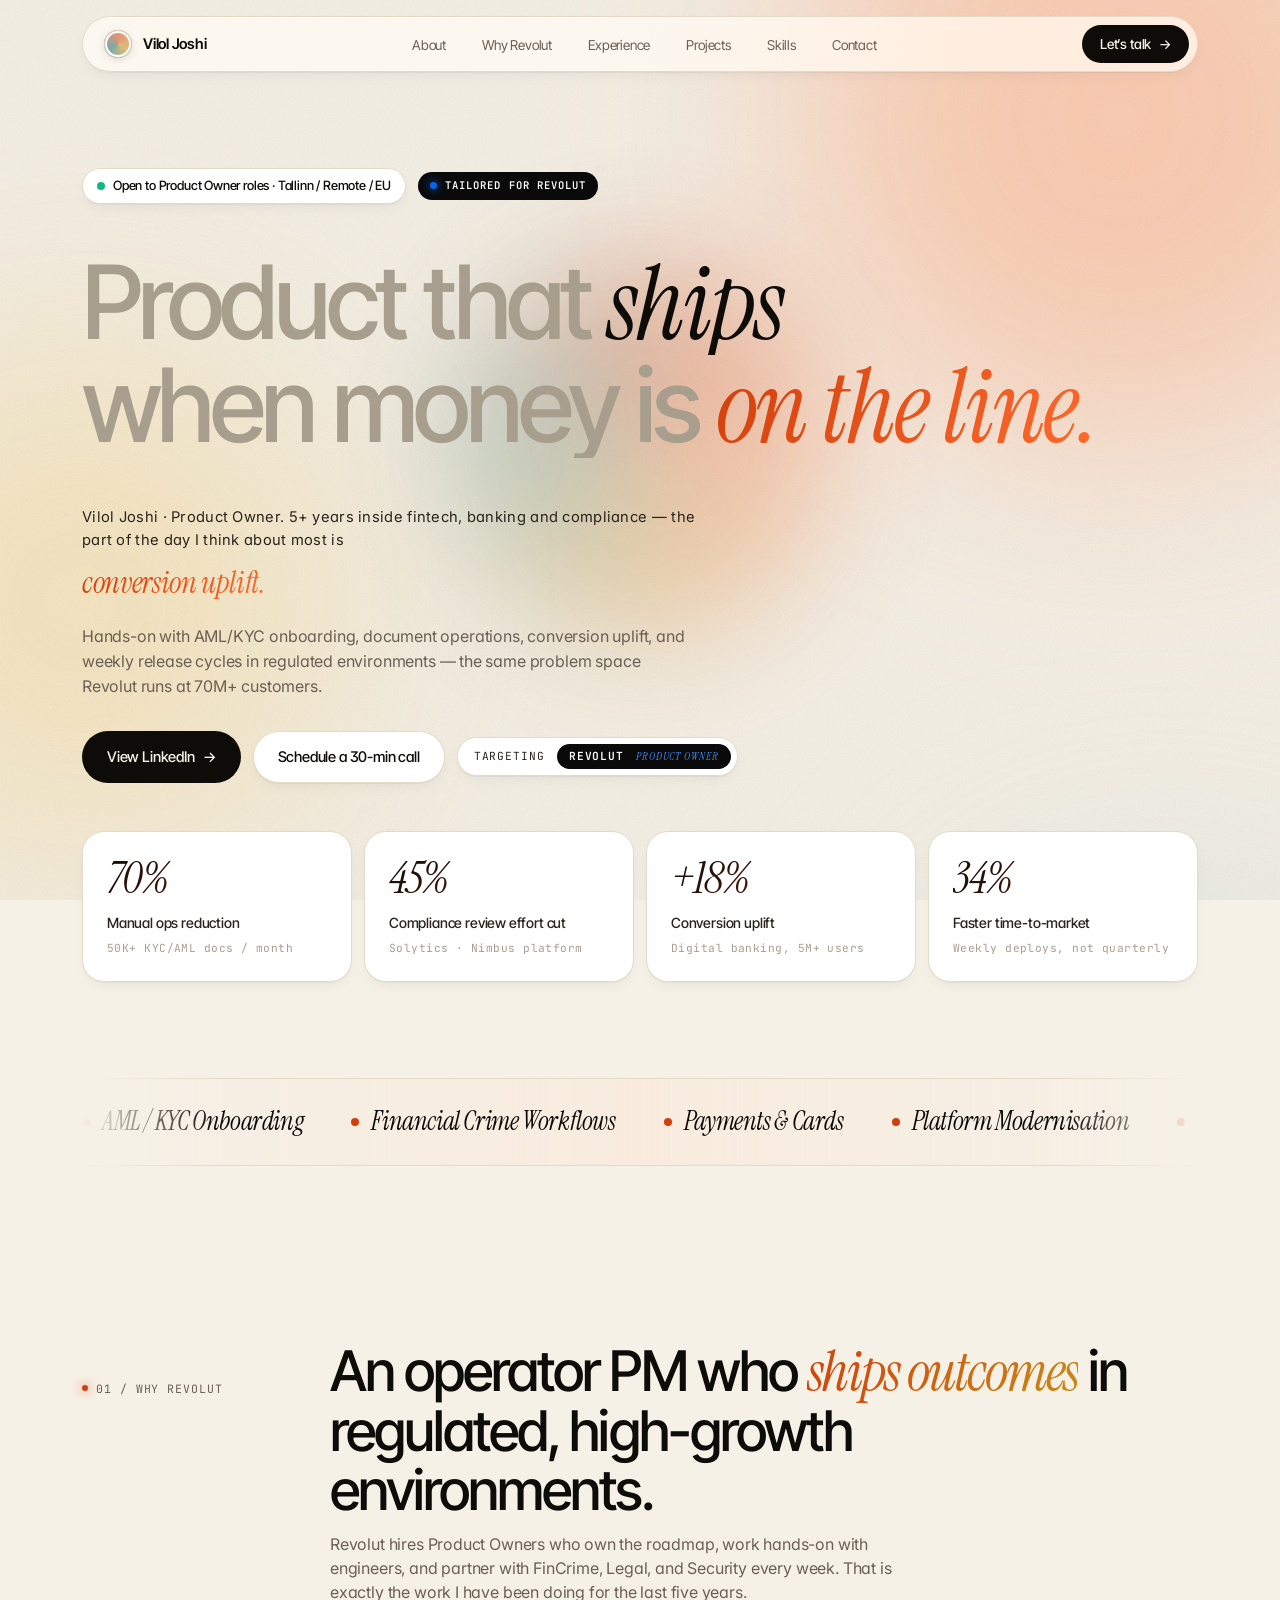
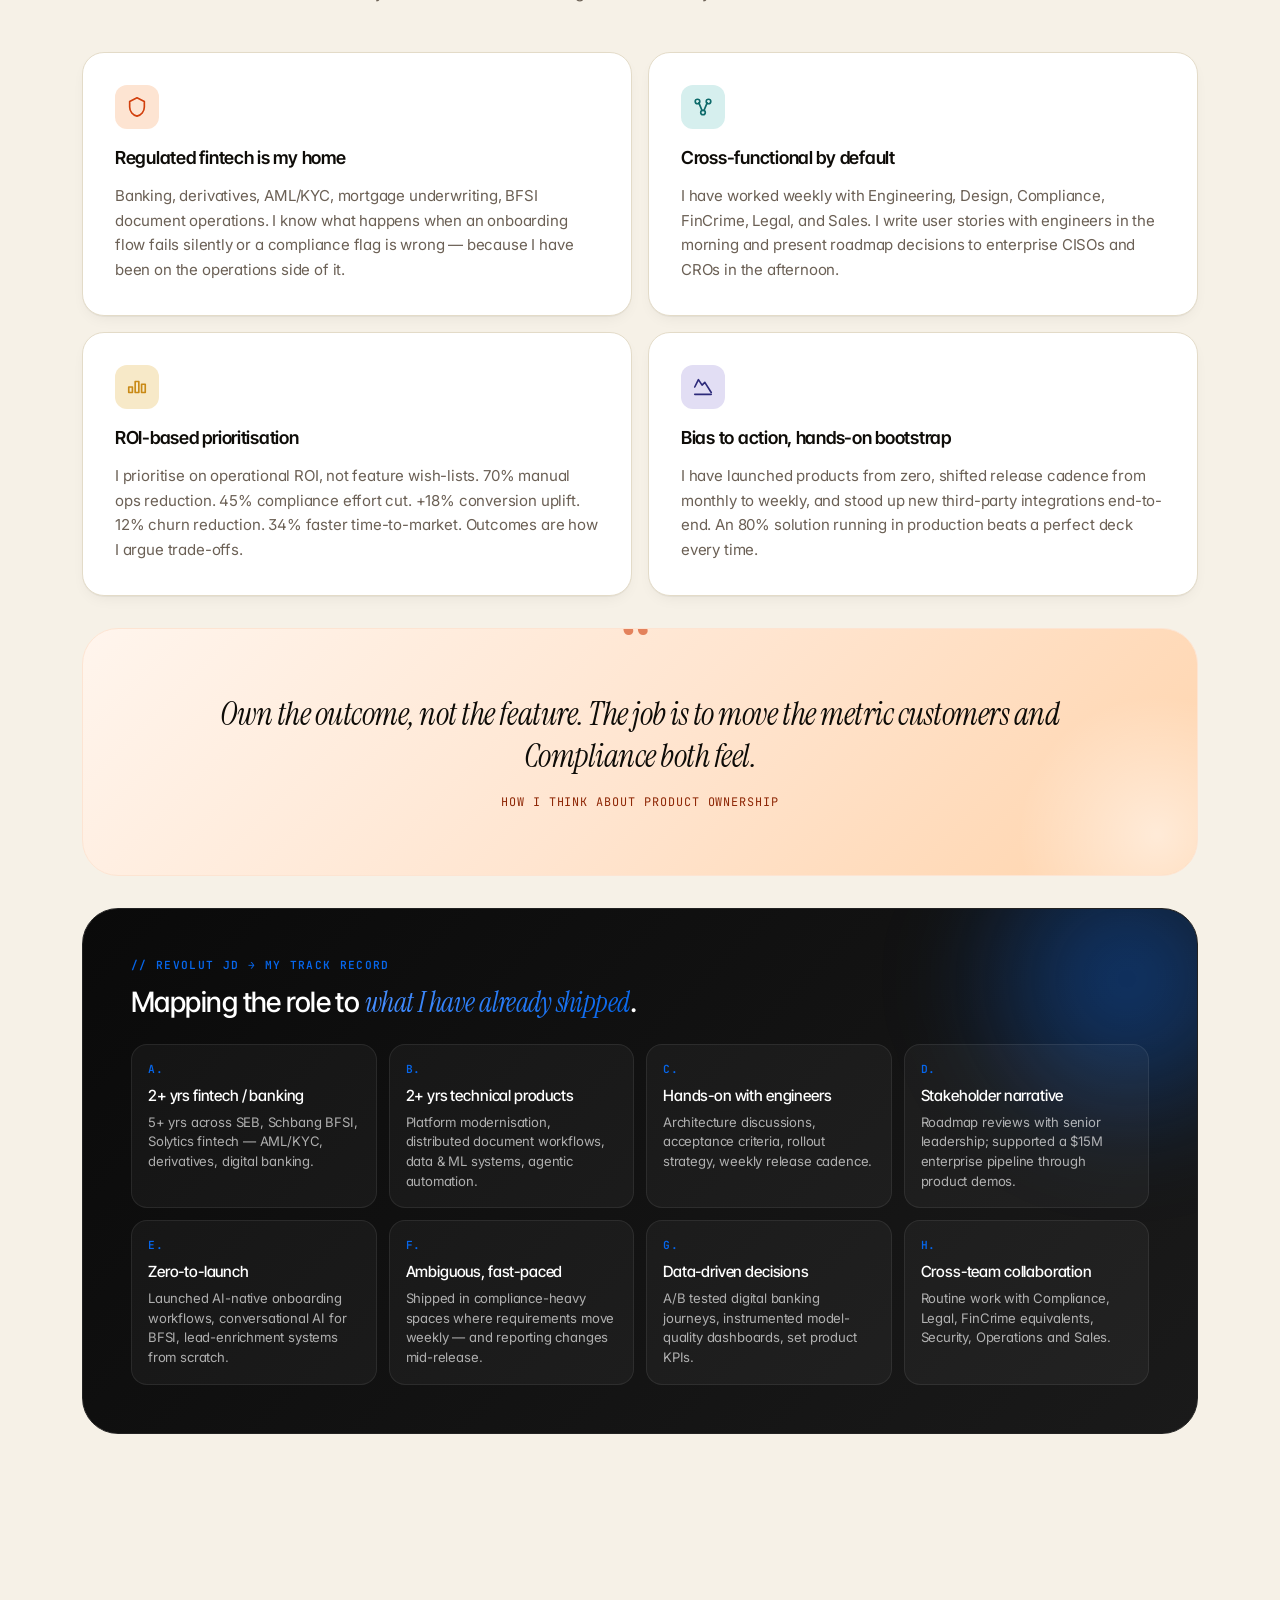
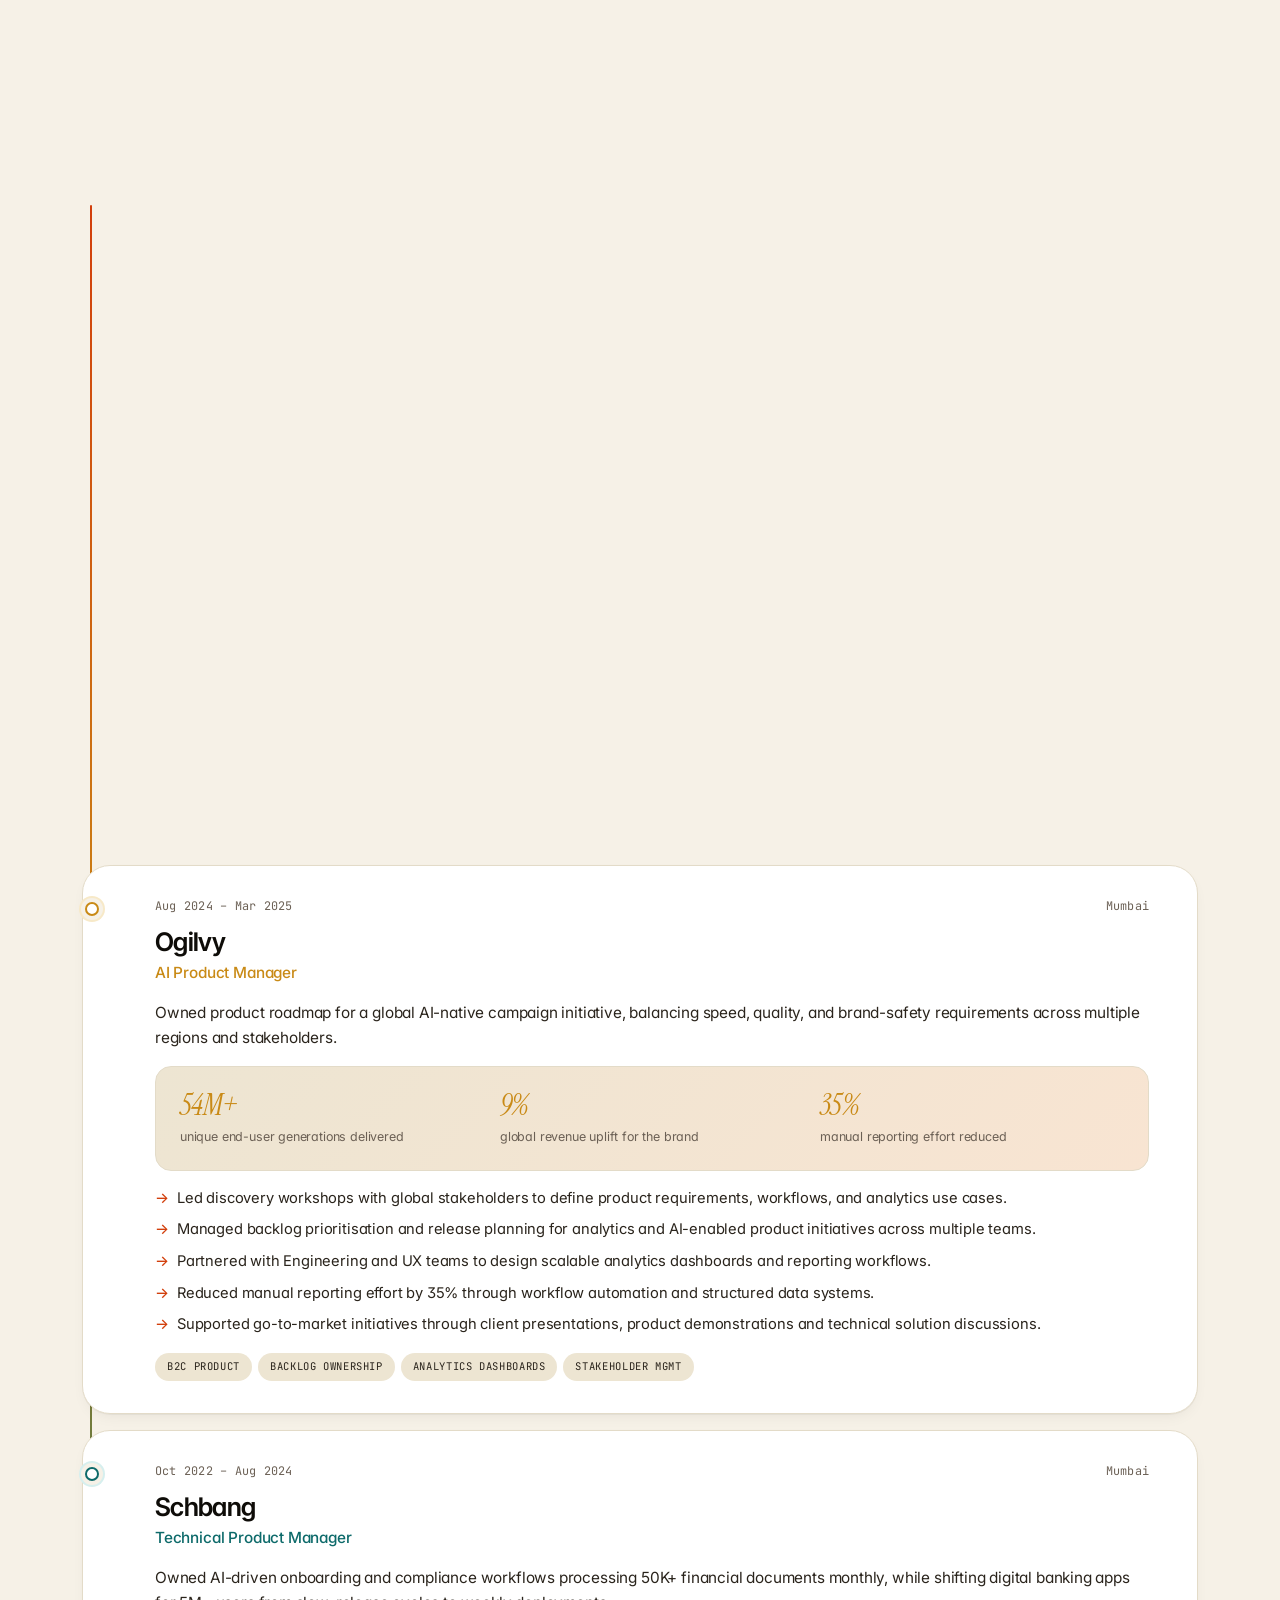
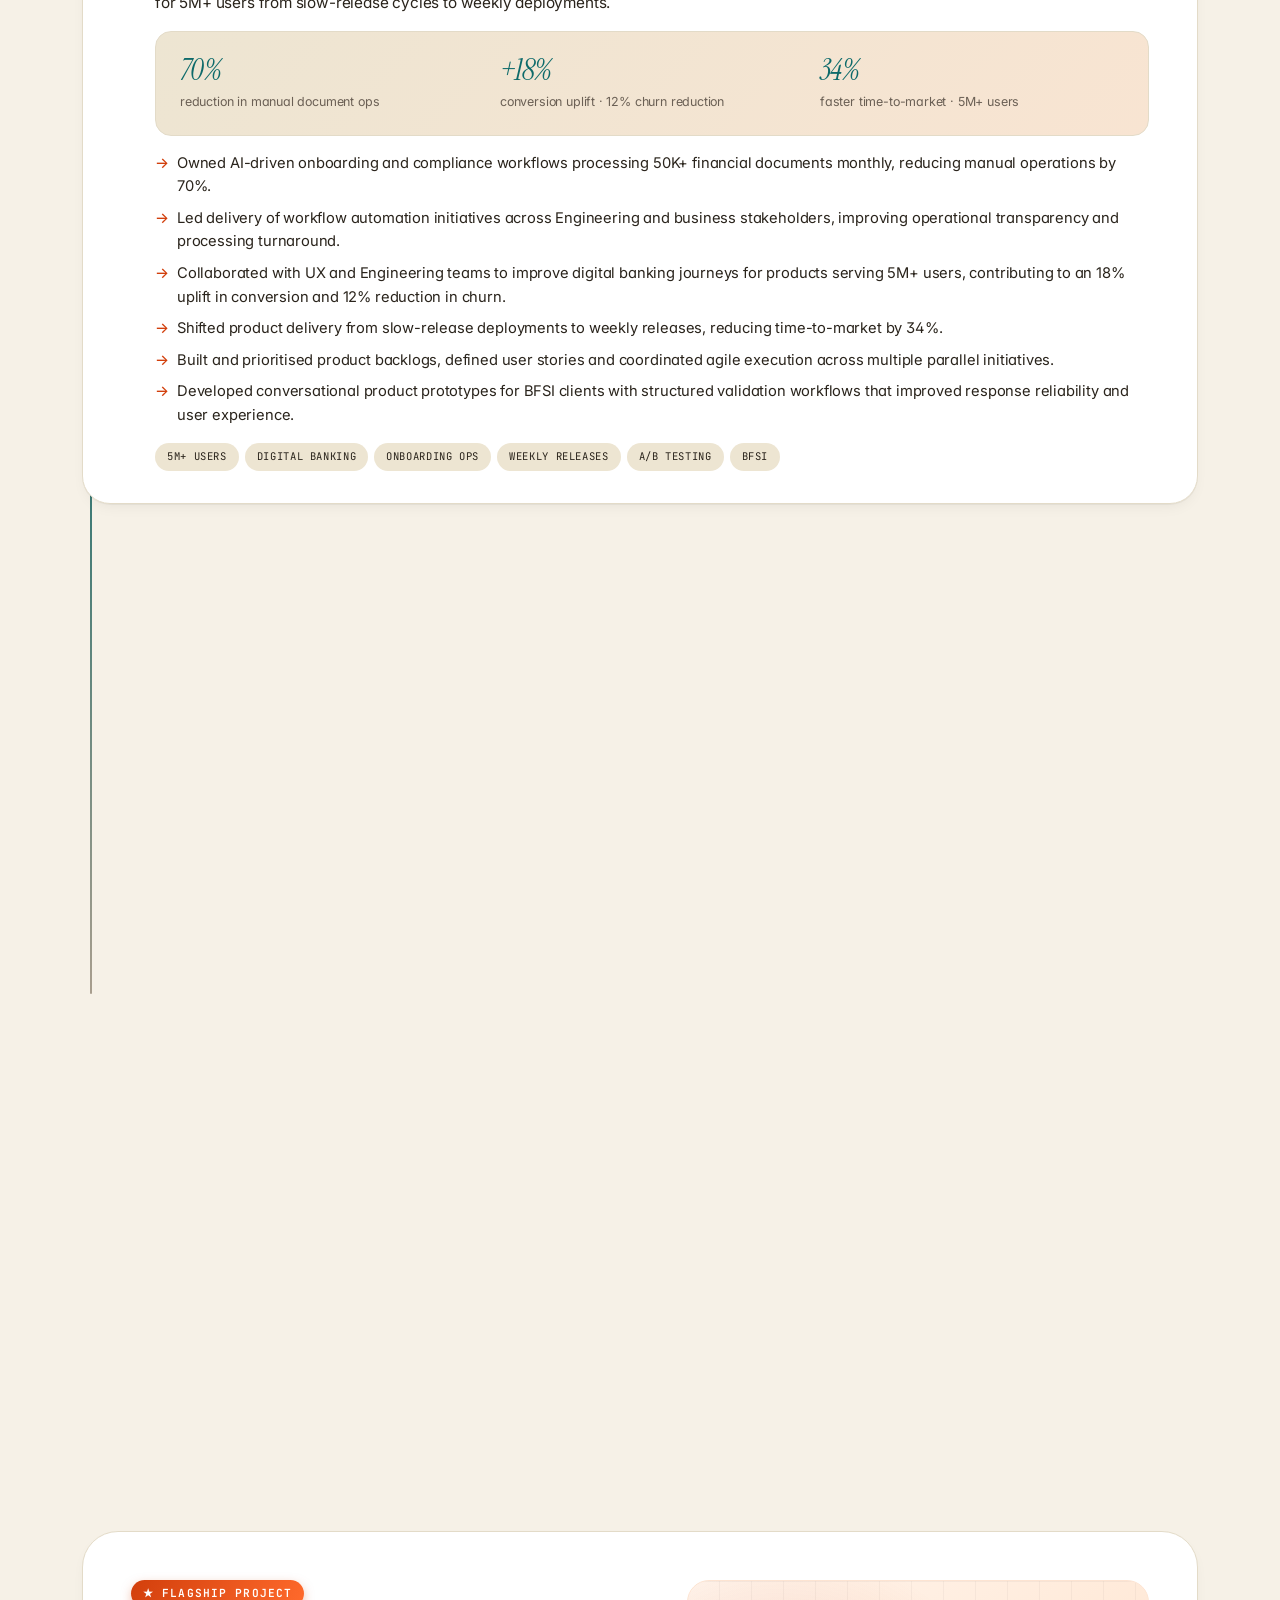
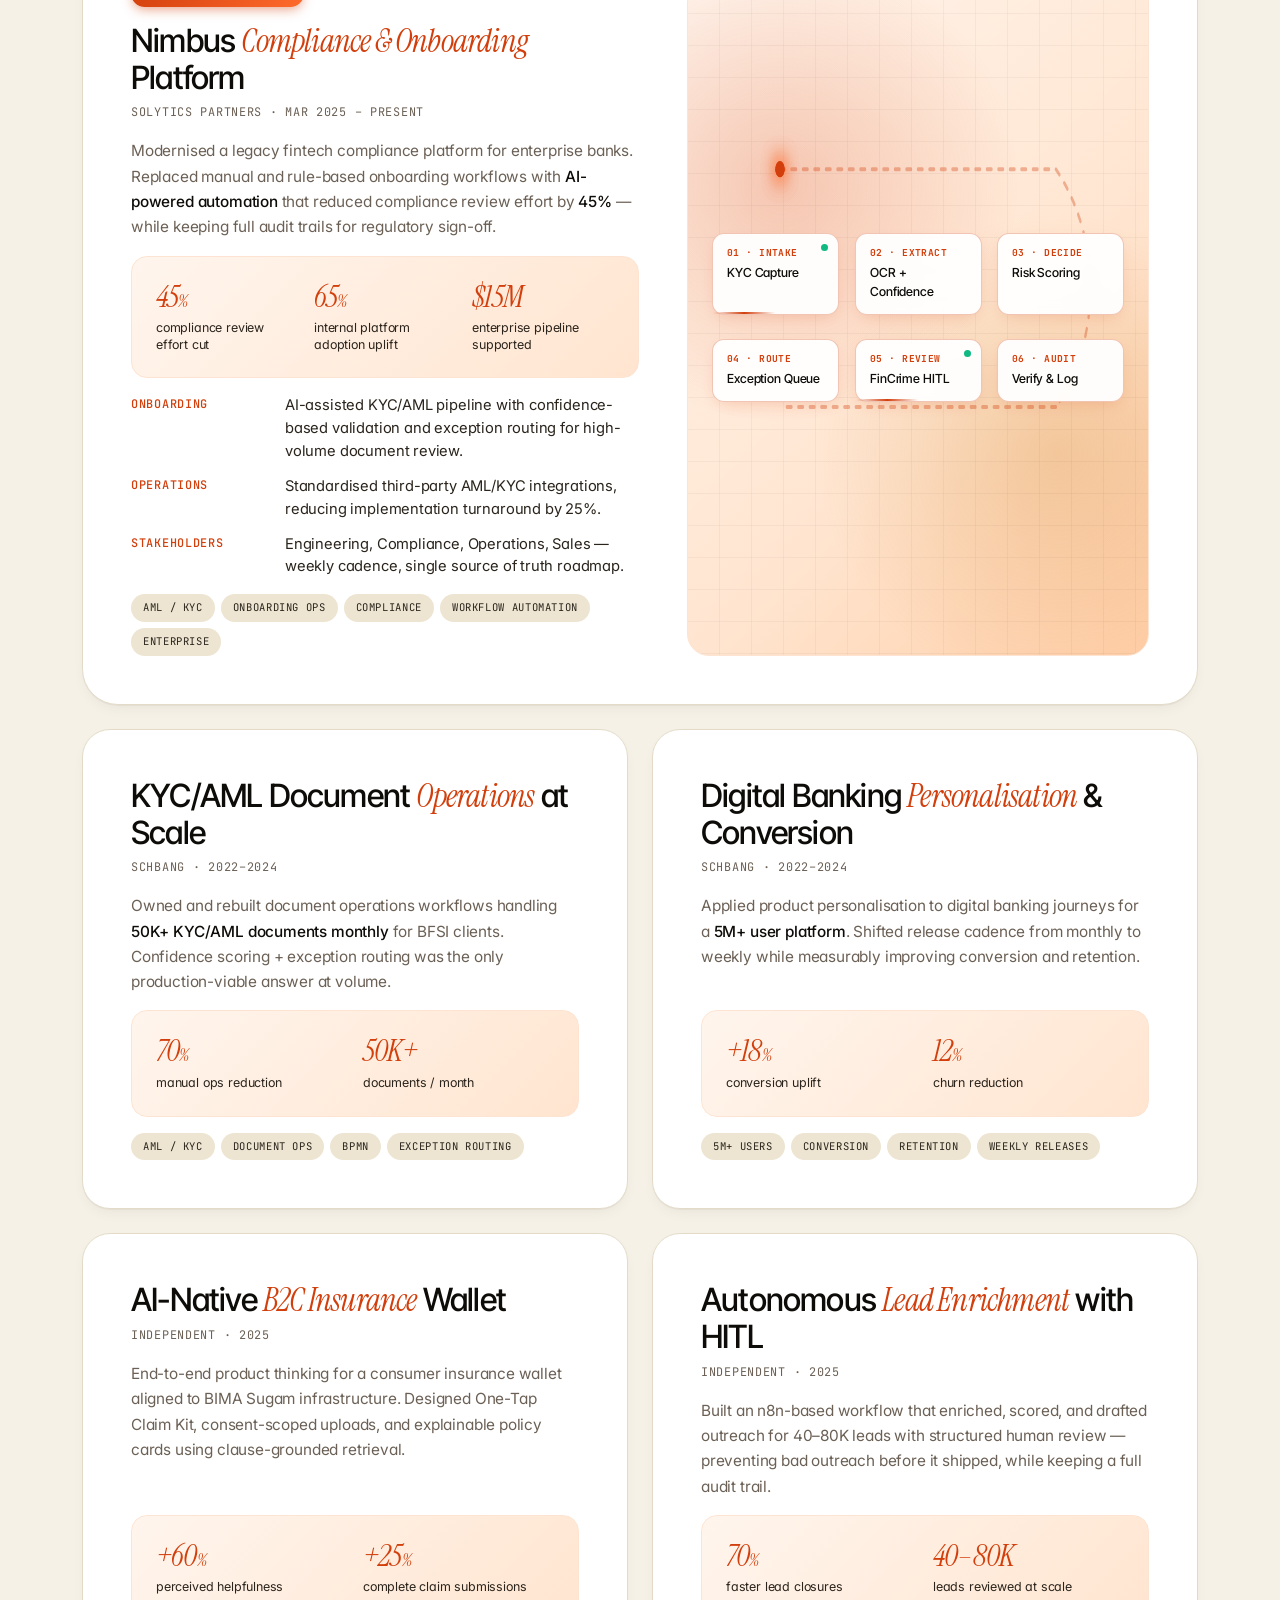
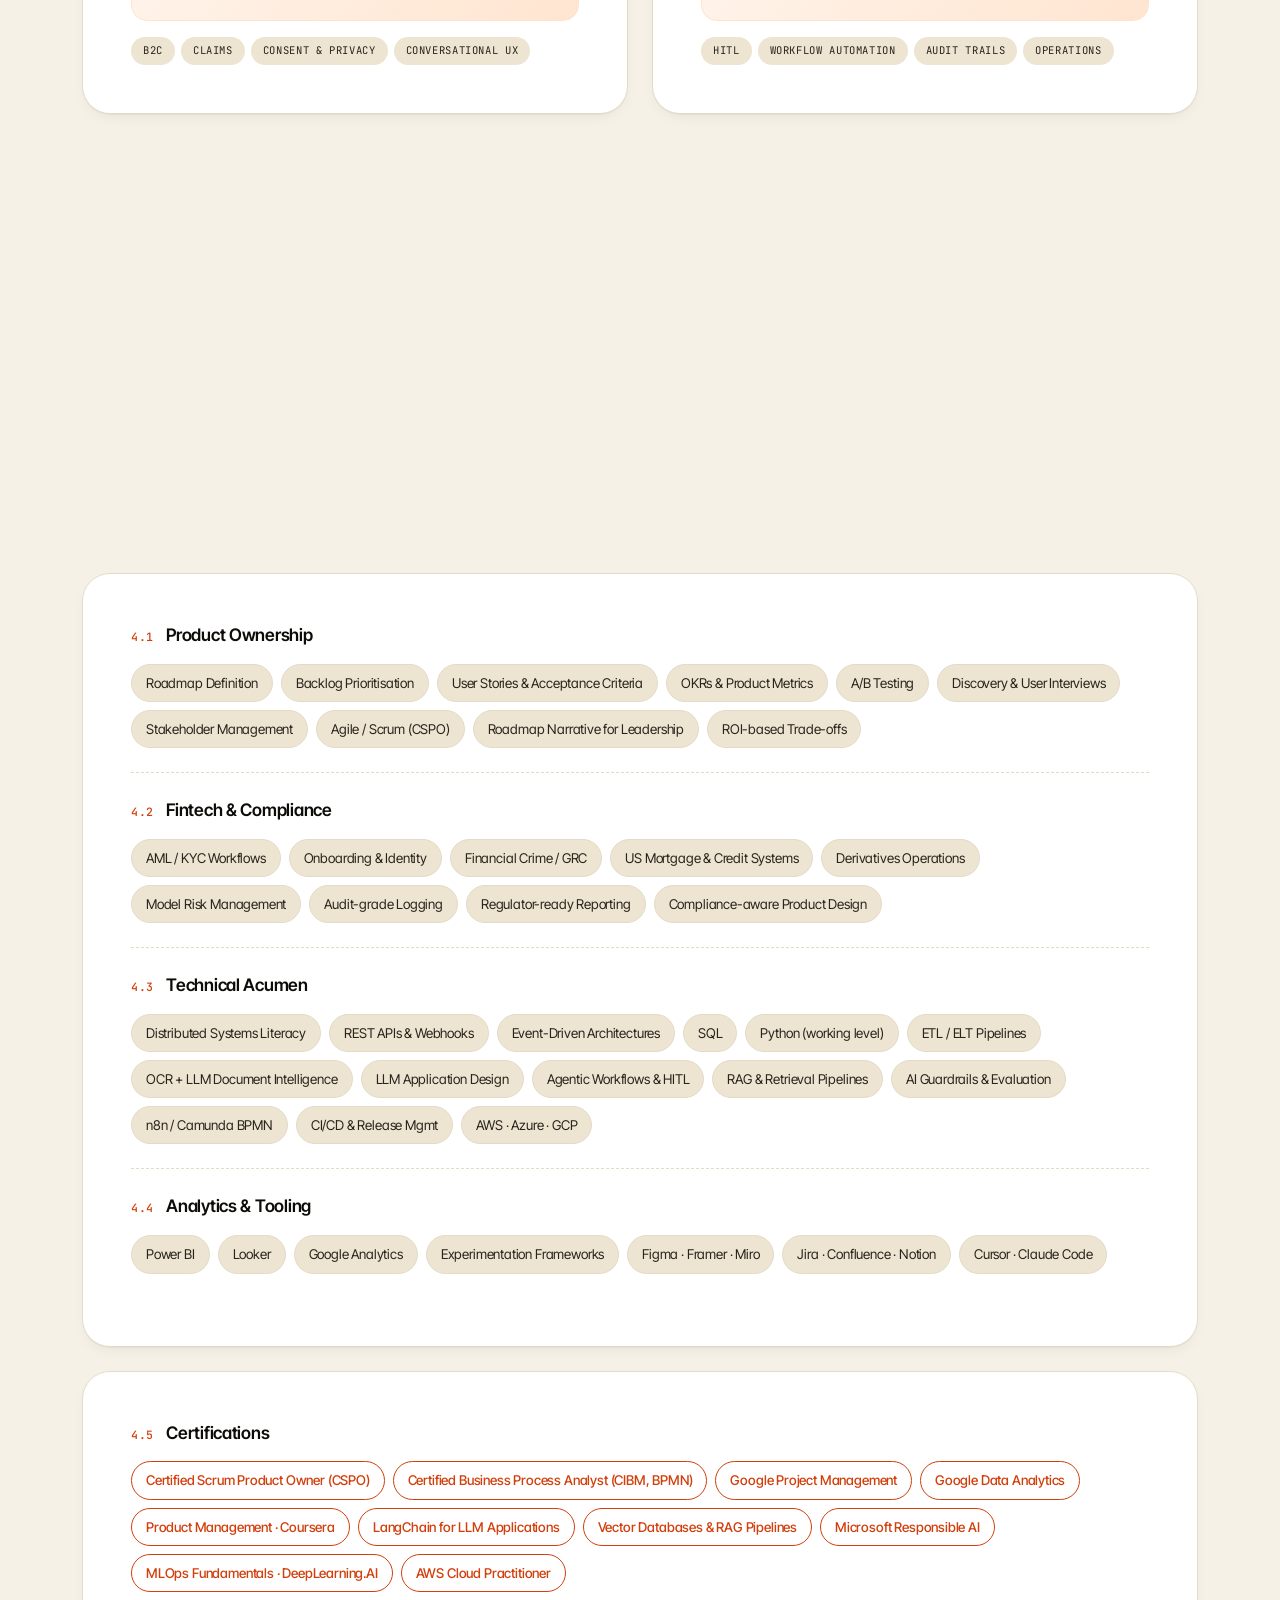
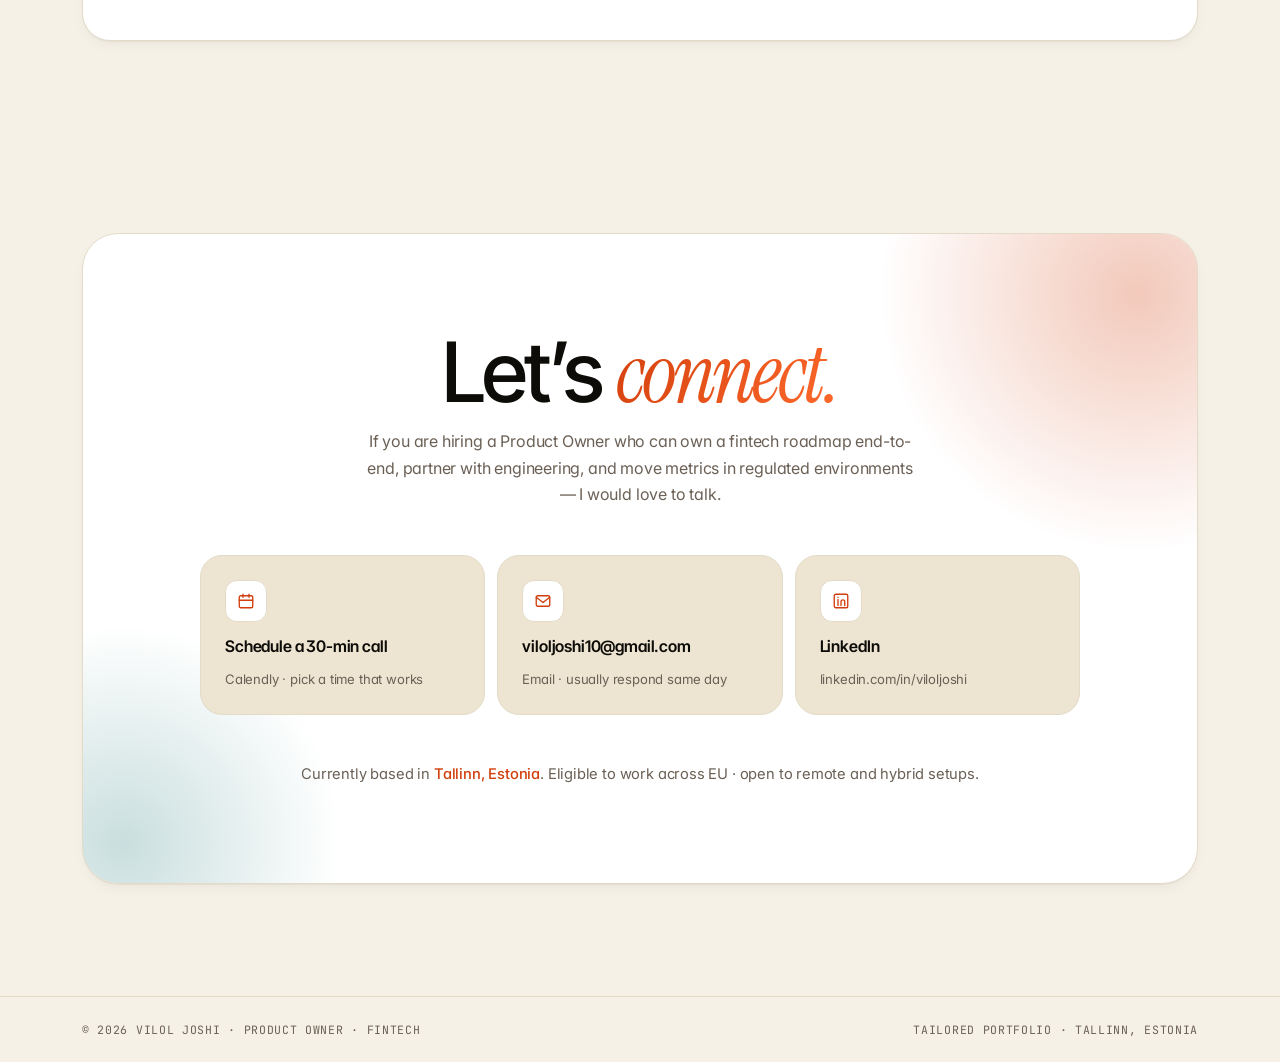
==== index.html @ 5210809f "feat: Revolut-tailored portfolio + EU-optimised CV - index.html: Product Owner / fintech / AML / KYC" ====
<!DOCTYPE html>
<html lang="en">
<head>
<meta charset="UTF-8">
<meta name="viewport" content="width=device-width, initial-scale=1.0">
<title>Vilol Joshi · Product Owner · Fintech / AML / KYC</title>
<meta name="description" content="Vilol Joshi — Product Owner with 5+ years building AI-powered fintech products across compliance, onboarding, AML/KYC, and digital banking. Tailored for Revolut.">
<link rel="preconnect" href="https://fonts.googleapis.com/">
<link rel="preconnect" href="https://fonts.gstatic.com/" crossorigin="">
<link href="https://fonts.googleapis.com/css2?family=Inter:wght@400;500;600;700&family=Inter+Tight:wght@400;500;600;700&family=Instrument+Serif:ital@0;1&family=JetBrains+Mono:wght@400;500;600&display=swap" rel="stylesheet">
<link rel="stylesheet" href="assets/styles.css">
</head>
<body>

<div class="scroll-bar" id="scrollBar" style="width: 0%;"></div>

<div class="atmos">
  <div class="blob b1"></div>
  <div class="blob b2"></div>
  <div class="blob b3"></div>
  <div class="blob b4"></div>
  <div class="blob cursor" id="cursorBlob"></div>
</div>
<div class="grain"></div>

<nav class="nav" id="nav">
  <div class="nav-inner">
    <a href="#top" class="nav-logo"><span class="nav-mark"></span>Vilol Joshi</a>
    <ul class="nav-links">
      <li><a href="#about">About</a></li>
      <li><a href="#why">Why Revolut</a></li>
      <li><a href="#experience">Experience</a></li>
      <li><a href="#projects">Projects</a></li>
      <li><a href="#skills">Skills</a></li>
      <li><a href="#contact">Contact</a></li>
    </ul>
    <a href="#contact" class="nav-cta"><span>Let&rsquo;s talk</span> <span>&rarr;</span></a>
  </div>
</nav>

<main id="top">

  <!-- HERO -->
  <section class="hero" id="about">
    <div class="hero-toprow">
      <span class="pill"><span class="pulse"></span>Open to Product Owner roles &middot; Tallinn / Remote / EU</span>
      <span class="rvlt-pill"><span class="rvlt-dot"></span>Tailored for Revolut</span>
    </div>

    <h1 class="hero-title">
      <span class="row"><span><span class="muted">Product that</span> <span class="em">ships</span></span></span>
      <span class="row"><span><span class="muted">when money is</span> <span class="accent">on the line.</span></span></span>
    </h1>

    <p class="hero-sub hero-inventory">
      <span class="inv-lead">Vilol Joshi &middot; Product Owner. 5+ years inside fintech, banking and compliance &mdash; the part of the day I think about most is</span>
      <span class="inv-list">
        <span class="inv-rotator" id="invRotator" style="min-width: 220px;"><span class="word in">AML/KYC at scale.</span></span>
      </span>
      <span class="inv-tail">Hands-on with AML/KYC onboarding, document operations, conversion uplift, and weekly release cycles in regulated environments &mdash; the same problem space Revolut runs at 70M+ customers.</span>
    </p>

    <div class="hero-actions">
      <a href="https://www.linkedin.com/in/viloljoshi" target="_blank" class="btn btn-primary" data-magnetic><span>View LinkedIn</span> <span class="arrow">&rarr;</span></a>
      <a href="https://calendly.com/joshivilol1011/exploring-opportunities" target="_blank" class="btn btn-ghost">Schedule a 30-min call</a>
      <span class="role-banner"><span>Targeting</span><span class="rb-tag">Revolut <em>Product Owner</em></span></span>
    </div>

    <div class="headline-metrics">
      <div class="hm">
        <div class="hm-num"><span data-count="70" data-suffix="%">0</span></div>
        <div class="hm-label">Manual ops reduction</div>
        <div class="hm-ctx">50K+ KYC/AML docs / month</div>
      </div>
      <div class="hm">
        <div class="hm-num"><span data-count="45" data-suffix="%">0</span></div>
        <div class="hm-label">Compliance review effort cut</div>
        <div class="hm-ctx">Solytics &middot; Nimbus platform</div>
      </div>
      <div class="hm">
        <div class="hm-num"><span data-count="18" data-prefix="+" data-suffix="%">0</span></div>
        <div class="hm-label">Conversion uplift</div>
        <div class="hm-ctx">Digital banking, 5M+ users</div>
      </div>
      <div class="hm">
        <div class="hm-num"><span data-count="34" data-suffix="%">0</span></div>
        <div class="hm-label">Faster time-to-market</div>
        <div class="hm-ctx">Weekly deploys, not quarterly</div>
      </div>
    </div>

    <div class="marquee-wrap">
      <div class="marquee">
        <div class="marquee-item"><span class="marquee-dot"></span>AML / KYC Onboarding</div>
        <div class="marquee-item"><span class="marquee-dot"></span>Financial Crime Workflows</div>
        <div class="marquee-item"><span class="marquee-dot"></span>Payments &amp; Cards</div>
        <div class="marquee-item"><span class="marquee-dot"></span>Platform Modernisation</div>
        <div class="marquee-item"><span class="marquee-dot"></span>Conversion &amp; Retention</div>
        <div class="marquee-item"><span class="marquee-dot"></span>AML / KYC Onboarding</div>
        <div class="marquee-item"><span class="marquee-dot"></span>Financial Crime Workflows</div>
        <div class="marquee-item"><span class="marquee-dot"></span>Payments &amp; Cards</div>
        <div class="marquee-item"><span class="marquee-dot"></span>Platform Modernisation</div>
        <div class="marquee-item"><span class="marquee-dot"></span>Conversion &amp; Retention</div>
      </div>
    </div>
  </section>

  <!-- WHY REVOLUT / WHY HIRE ME -->
  <section class="block" id="why">
    <div class="wrap">
      <div class="sec-head reveal">
        <span class="eyebrow">01 / Why Revolut</span>
        <div>
          <h2 class="sec-title">An operator PM who <span class="em">ships outcomes</span> in regulated, high-growth environments.</h2>
          <p class="sec-sub">Revolut hires Product Owners who own the roadmap, work hands-on with engineers, and partner with FinCrime, Legal, and Security every week. That is exactly the work I have been doing for the last five years.</p>
        </div>
      </div>

      <div class="why-grid">
        <article class="why-card reveal">
          <div class="why-icon"><svg viewBox="0 0 24 24" fill="none" stroke="currentColor" stroke-width="1.8" stroke-linecap="round" stroke-linejoin="round"><path d="M12 2l8 4v6c0 5-3.5 9-8 10-4.5-1-8-5-8-10V6z"/></svg></div>
          <h3 class="why-h">Regulated fintech is my home</h3>
          <p class="why-d">Banking, derivatives, AML/KYC, mortgage underwriting, BFSI document operations. I know what happens when an onboarding flow fails silently or a compliance flag is wrong &mdash; because I have been on the operations side of it.</p>
        </article>
        <article class="why-card reveal delay-1">
          <div class="why-icon"><svg viewBox="0 0 24 24" fill="none" stroke="currentColor" stroke-width="1.8" stroke-linecap="round" stroke-linejoin="round"><circle cx="6" cy="6" r="2.5"/><circle cx="18" cy="6" r="2.5"/><circle cx="12" cy="18" r="2.5"/><path d="M7.5 7.5L11 16M16.5 7.5L13 16"/></svg></div>
          <h3 class="why-h">Cross-functional by default</h3>
          <p class="why-d">I have worked weekly with Engineering, Design, Compliance, FinCrime, Legal, and Sales. I write user stories with engineers in the morning and present roadmap decisions to enterprise CISOs and CROs in the afternoon.</p>
        </article>
        <article class="why-card reveal delay-2">
          <div class="why-icon"><svg viewBox="0 0 24 24" fill="none" stroke="currentColor" stroke-width="1.8" stroke-linecap="round" stroke-linejoin="round"><path d="M3 18h4v-6H3zM10 18h4V6h-4zM17 18h4v-9h-4z"/></svg></div>
          <h3 class="why-h">ROI-based prioritisation</h3>
          <p class="why-d">I prioritise on operational ROI, not feature wish-lists. 70% manual ops reduction. 45% compliance effort cut. +18% conversion uplift. 12% churn reduction. 34% faster time-to-market. Outcomes are how I argue trade-offs.</p>
        </article>
        <article class="why-card reveal delay-3">
          <div class="why-icon"><svg viewBox="0 0 24 24" fill="none" stroke="currentColor" stroke-width="1.8" stroke-linecap="round" stroke-linejoin="round"><path d="M3 12l4-8 4 6 3-3 7 11"/><path d="M3 20h18"/></svg></div>
          <h3 class="why-h">Bias to action, hands-on bootstrap</h3>
          <p class="why-d">I have launched products from zero, shifted release cadence from monthly to weekly, and stood up new third-party integrations end-to-end. An 80% solution running in production beats a perfect deck every time.</p>
        </article>
      </div>

      <div class="quote-card reveal">
        <p>Own the outcome, not the feature. The job is to move the metric customers and Compliance both feel.</p>
        <div class="qsub">How I think about Product Ownership</div>
      </div>

      <!-- Revolut JD mapping -->
      <div class="target-card reveal">
        <div class="target-eyebrow">// Revolut JD &rarr; my track record</div>
        <h3 class="target-h">Mapping the role to <em>what I have already shipped</em>.</h3>
        <div class="target-grid">
          <div class="target-item">
            <div class="ti-num">A.</div>
            <div class="ti-h">2+ yrs fintech / banking</div>
            <div class="ti-d">5+ yrs across SEB, Schbang BFSI, Solytics fintech &mdash; AML/KYC, derivatives, digital banking.</div>
          </div>
          <div class="target-item">
            <div class="ti-num">B.</div>
            <div class="ti-h">2+ yrs technical products</div>
            <div class="ti-d">Platform modernisation, distributed document workflows, data &amp; ML systems, agentic automation.</div>
          </div>
          <div class="target-item">
            <div class="ti-num">C.</div>
            <div class="ti-h">Hands-on with engineers</div>
            <div class="ti-d">Architecture discussions, acceptance criteria, rollout strategy, weekly release cadence.</div>
          </div>
          <div class="target-item">
            <div class="ti-num">D.</div>
            <div class="ti-h">Stakeholder narrative</div>
            <div class="ti-d">Roadmap reviews with senior leadership; supported a $15M enterprise pipeline through product demos.</div>
          </div>
          <div class="target-item">
            <div class="ti-num">E.</div>
            <div class="ti-h">Zero-to-launch</div>
            <div class="ti-d">Launched AI-native onboarding workflows, conversational AI for BFSI, lead-enrichment systems from scratch.</div>
          </div>
          <div class="target-item">
            <div class="ti-num">F.</div>
            <div class="ti-h">Ambiguous, fast-paced</div>
            <div class="ti-d">Shipped in compliance-heavy spaces where requirements move weekly &mdash; and reporting changes mid-release.</div>
          </div>
          <div class="target-item">
            <div class="ti-num">G.</div>
            <div class="ti-h">Data-driven decisions</div>
            <div class="ti-d">A/B tested digital banking journeys, instrumented model-quality dashboards, set product KPIs.</div>
          </div>
          <div class="target-item">
            <div class="ti-num">H.</div>
            <div class="ti-h">Cross-team collaboration</div>
            <div class="ti-d">Routine work with Compliance, Legal, FinCrime equivalents, Security, Operations and Sales.</div>
          </div>
        </div>
      </div>

    </div>
  </section>

  <!-- EXPERIENCE -->
  <section class="block" id="experience">
    <div class="wrap">
      <div class="sec-head reveal">
        <span class="eyebrow">02 / Experience</span>
        <div>
          <h2 class="sec-title">Each role added a <span class="em">specific, compounding</span> capability.</h2>
        </div>
      </div>

      <div class="exp-list">

        <article class="exp reveal">
          <div class="exp-meta">
            <span>Mar 2025 &ndash; Feb 2026</span>
            <span class="exp-current">Current</span>
            <span class="exp-loc">Berlin &amp; Mumbai</span>
          </div>
          <h3 class="exp-company">Solytics Partners</h3>
          <div class="exp-role">Technical AI Product Manager &middot; Nimbus Platform Modernization</div>
          <p class="exp-desc">Owned the modernisation roadmap for a fintech compliance platform serving enterprise banks, replacing manual rule-based workflows with AI-powered automation that reduced compliance review effort by 45%.</p>
          <div class="exp-metrics">
            <div><div class="em-num">45%</div><div class="em-label">compliance review effort cut</div></div>
            <div><div class="em-num">65%</div><div class="em-label">internal platform adoption uplift</div></div>
            <div><div class="em-num">$15M</div><div class="em-label">enterprise pipeline supported</div></div>
          </div>
          <ul class="exp-bullets">
            <li>Led cross-functional execution across Engineering, Operations and Compliance teams to improve AML/KYC onboarding workflows and operational scalability.</li>
            <li>Defined and launched AI-assisted document processing workflows that accelerated enterprise onboarding and reduced operational rework cycles via confidence-based validation.</li>
            <li>Partnered with engineers on product requirements, architecture decisions and rollout strategy for high-volume financial document workflows.</li>
            <li>Standardised third-party AML/KYC API integrations, cutting integration turnaround time by 25%.</li>
            <li>Drove adoption of modular AI-enabled workflow tools for KYC and underwriting, increasing internal platform usage by 65%.</li>
            <li>Presented product demos and solution strategies to enterprise stakeholders, contributing to a $15M+ sales pipeline.</li>
          </ul>
          <div class="exp-tags">
            <span class="tag">AML / KYC</span>
            <span class="tag">Onboarding</span>
            <span class="tag">Compliance Workflows</span>
            <span class="tag">Roadmap Ownership</span>
            <span class="tag">Stakeholder Mgmt</span>
            <span class="tag">Enterprise Sales Support</span>
          </div>
        </article>

        <article class="exp reveal">
          <div class="exp-meta">
            <span>Aug 2024 &ndash; Mar 2025</span>
            <span class="exp-loc">Mumbai</span>
          </div>
          <h3 class="exp-company">Ogilvy</h3>
          <div class="exp-role">AI Product Manager</div>
          <p class="exp-desc">Owned product roadmap for a global AI-native campaign initiative, balancing speed, quality, and brand-safety requirements across multiple regions and stakeholders.</p>
          <div class="exp-metrics">
            <div><div class="em-num">54M+</div><div class="em-label">unique end-user generations delivered</div></div>
            <div><div class="em-num">9%</div><div class="em-label">global revenue uplift for the brand</div></div>
            <div><div class="em-num">35%</div><div class="em-label">manual reporting effort reduced</div></div>
          </div>
          <ul class="exp-bullets">
            <li>Led discovery workshops with global stakeholders to define product requirements, workflows, and analytics use cases.</li>
            <li>Managed backlog prioritisation and release planning for analytics and AI-enabled product initiatives across multiple teams.</li>
            <li>Partnered with Engineering and UX teams to design scalable analytics dashboards and reporting workflows.</li>
            <li>Reduced manual reporting effort by 35% through workflow automation and structured data systems.</li>
            <li>Supported go-to-market initiatives through client presentations, product demonstrations and technical solution discussions.</li>
          </ul>
          <div class="exp-tags">
            <span class="tag">B2C Product</span>
            <span class="tag">Backlog Ownership</span>
            <span class="tag">Analytics Dashboards</span>
            <span class="tag">Stakeholder Mgmt</span>
          </div>
        </article>

        <article class="exp reveal">
          <div class="exp-meta">
            <span>Oct 2022 &ndash; Aug 2024</span>
            <span class="exp-loc">Mumbai</span>
          </div>
          <h3 class="exp-company">Schbang</h3>
          <div class="exp-role">Technical Product Manager</div>
          <p class="exp-desc">Owned AI-driven onboarding and compliance workflows processing 50K+ financial documents monthly, while shifting digital banking apps for 5M+ users from slow-release cycles to weekly deployments.</p>
          <div class="exp-metrics">
            <div><div class="em-num">70%</div><div class="em-label">reduction in manual document ops</div></div>
            <div><div class="em-num">+18%</div><div class="em-label">conversion uplift &middot; 12% churn reduction</div></div>
            <div><div class="em-num">34%</div><div class="em-label">faster time-to-market &middot; 5M+ users</div></div>
          </div>
          <ul class="exp-bullets">
            <li>Owned AI-driven onboarding and compliance workflows processing 50K+ financial documents monthly, reducing manual operations by 70%.</li>
            <li>Led delivery of workflow automation initiatives across Engineering and business stakeholders, improving operational transparency and processing turnaround.</li>
            <li>Collaborated with UX and Engineering teams to improve digital banking journeys for products serving 5M+ users, contributing to an 18% uplift in conversion and 12% reduction in churn.</li>
            <li>Shifted product delivery from slow-release deployments to weekly releases, reducing time-to-market by 34%.</li>
            <li>Built and prioritised product backlogs, defined user stories and coordinated agile execution across multiple parallel initiatives.</li>
            <li>Developed conversational product prototypes for BFSI clients with structured validation workflows that improved response reliability and user experience.</li>
          </ul>
          <div class="exp-tags">
            <span class="tag">5M+ Users</span>
            <span class="tag">Digital Banking</span>
            <span class="tag">Onboarding Ops</span>
            <span class="tag">Weekly Releases</span>
            <span class="tag">A/B Testing</span>
            <span class="tag">BFSI</span>
          </div>
        </article>

        <article class="exp reveal">
          <div class="exp-meta">
            <span>Jun 2019 &ndash; Oct 2021</span>
            <span class="exp-loc">Riga</span>
          </div>
          <h3 class="exp-company">SEB Global Services</h3>
          <div class="exp-role">Derivative Operations Specialist</div>
          <p class="exp-desc">Compliance-heavy financial operations from the inside &mdash; the kind of manual workflows the rest of my career has been spent automating. Operations exposure before AI is what real governance and FinCrime literacy looks like.</p>
          <div class="exp-metrics" style="grid-template-columns: repeat(2, 1fr);">
            <div><div class="em-num">150+</div><div class="em-label">reporting processes automated</div></div>
            <div><div class="em-num">40+</div><div class="em-label">operational hours saved per month</div></div>
          </div>
          <ul class="exp-bullets">
            <li>Managed operational workflows in a regulated derivatives environment, improving accuracy and reducing settlement inefficiencies.</li>
            <li>Automated 150+ operational reporting processes, saving 40+ hours monthly and improving consistency.</li>
            <li>Built strong understanding of financial operations, compliance requirements and risk-sensitive workflows in banking systems.</li>
          </ul>
          <div class="exp-tags">
            <span class="tag">Financial Operations</span>
            <span class="tag">Compliance</span>
            <span class="tag">Derivatives</span>
            <span class="tag">Process Automation</span>
          </div>
        </article>

      </div>

      <div class="edu-card reveal">
        <div class="edu-item">
          <div class="edu-icon"><svg viewBox="0 0 24 24" fill="none" stroke="currentColor" stroke-width="1.8" stroke-linecap="round" stroke-linejoin="round"><path d="M22 10L12 4 2 10l10 6 10-6z"/><path d="M6 12v5a6 6 0 0012 0v-5"/></svg></div>
          <div class="edu-text">M.Sc. Business Informatics Sciences<small>Riga Technical University</small></div>
        </div>
        <div class="edu-item">
          <div class="edu-icon"><svg viewBox="0 0 24 24" fill="none" stroke="currentColor" stroke-width="1.8" stroke-linecap="round" stroke-linejoin="round"><path d="M22 10L12 4 2 10l10 6 10-6z"/><path d="M6 12v5a6 6 0 0012 0v-5"/></svg></div>
          <div class="edu-text">B.Sc. Engineering Economics &amp; Statistics<small>RTU &middot; May 2022</small></div>
        </div>
        <div class="edu-item" style="grid-column: 1 / -1;">
          <div class="edu-icon"><svg viewBox="0 0 24 24" fill="none" stroke="currentColor" stroke-width="1.8" stroke-linecap="round" stroke-linejoin="round"><circle cx="12" cy="12" r="9"/><path d="M3 12h18M12 3a14 14 0 010 18M12 3a14 14 0 000 18"/></svg></div>
          <div class="edu-text">Languages<small>English C2 &middot; Spanish C1 &middot; German B1</small></div>
        </div>
      </div>
    </div>
  </section>

  <!-- PROJECTS -->
  <section class="block" id="projects">
    <div class="wrap">
      <div class="sec-head reveal">
        <span class="eyebrow">03 / Selected Projects</span>
        <div>
          <h2 class="sec-title">Real fintech outcomes. <span class="em">Not demos.</span> Systems that ran in production.</h2>
        </div>
      </div>

      <div class="proj-grid">

        <article class="proj-flagship reveal">
          <div class="proj-flagship-text">
            <span class="proj-eyebrow">&#9733; Flagship Project</span>
            <h3 class="proj-title">Nimbus <span class="em">Compliance &amp; Onboarding</span> Platform</h3>
            <div class="proj-meta">Solytics Partners &middot; Mar 2025 &ndash; Present</div>
            <p class="proj-desc">Modernised a legacy fintech compliance platform for enterprise banks. Replaced manual and rule-based onboarding workflows with <strong>AI-powered automation</strong> that reduced compliance review effort by <strong>45%</strong> &mdash; while keeping full audit trails for regulatory sign-off.</p>
            <div class="proj-metrics">
              <div><div class="pm-num">45<span style="font-size:.55em">%</span></div><div class="pm-label">compliance review effort cut</div></div>
              <div><div class="pm-num">65<span style="font-size:.55em">%</span></div><div class="pm-label">internal platform adoption uplift</div></div>
              <div><div class="pm-num">$15M</div><div class="pm-label">enterprise pipeline supported</div></div>
            </div>
            <div class="proj-cap-table">
              <div class="pct-key">Onboarding</div>
              <div class="pct-val">AI-assisted KYC/AML pipeline with confidence-based validation and exception routing for high-volume document review.</div>
              <div class="pct-key">Operations</div>
              <div class="pct-val">Standardised third-party AML/KYC integrations, reducing implementation turnaround by 25%.</div>
              <div class="pct-key">Stakeholders</div>
              <div class="pct-val">Engineering, Compliance, Operations, Sales &mdash; weekly cadence, single source of truth roadmap.</div>
            </div>
            <div class="exp-tags">
              <span class="tag">AML / KYC</span>
              <span class="tag">Onboarding Ops</span>
              <span class="tag">Compliance</span>
              <span class="tag">Workflow Automation</span>
              <span class="tag">Enterprise</span>
            </div>
          </div>
          <div class="proj-flagship-visual">
            <div class="v-grid"></div>
            <div class="v-aurora"></div>
            <svg class="v-svg" viewBox="0 0 400 340" preserveAspectRatio="none" aria-hidden="true">
              <path class="wire" d="M 80 95 L 200 95"/>
              <path class="wire" d="M 200 95 L 320 95"/>
              <path class="wire" d="M 320 95 C 360 130, 360 180, 320 215"/>
              <path class="wire" d="M 320 215 L 200 215"/>
              <path class="wire" d="M 200 215 L 80 215"/>
              <circle class="packet p1" r="4" style="offset-path: path('M 80 95 L 200 95 L 320 95 C 360 130, 360 180, 320 215 L 200 215 L 80 215')"/>
              <circle class="packet p2" r="4" style="offset-path: path('M 80 95 L 200 95 L 320 95 C 360 130, 360 180, 320 215 L 200 215 L 80 215')"/>
              <circle class="packet p3" r="4" style="offset-path: path('M 80 95 L 200 95 L 320 95 C 360 130, 360 180, 320 215 L 200 215 L 80 215')"/>
            </svg>
            <div class="v-pipe">
              <div class="v-pipe-row">
                <div class="v-node" data-running="true"><span class="v-node-step">01 &middot; Intake</span><span class="v-node-name">KYC Capture</span></div>
                <div class="v-node"><span class="v-node-step">02 &middot; Extract</span><span class="v-node-name">OCR + Confidence</span></div>
                <div class="v-node"><span class="v-node-step">03 &middot; Decide</span><span class="v-node-name">Risk Scoring</span></div>
              </div>
              <div class="v-pipe-row">
                <div class="v-node"><span class="v-node-step">04 &middot; Route</span><span class="v-node-name">Exception Queue</span></div>
                <div class="v-node" data-running="true"><span class="v-node-step">05 &middot; Review</span><span class="v-node-name">FinCrime HITL</span></div>
                <div class="v-node"><span class="v-node-step">06 &middot; Audit</span><span class="v-node-name">Verify &amp; Log</span></div>
              </div>
            </div>
          </div>
        </article>

        <div class="proj-row">
          <article class="proj-card reveal">
            <h3 class="proj-title">KYC/AML Document <span class="em">Operations</span> at Scale</h3>
            <div class="proj-meta">Schbang &middot; 2022&ndash;2024</div>
            <p class="proj-desc">Owned and rebuilt document operations workflows handling <strong>50K+ KYC/AML documents monthly</strong> for BFSI clients. Confidence scoring + exception routing was the only production-viable answer at volume.</p>
            <div class="proj-metrics" style="grid-template-columns: repeat(2, 1fr);">
              <div><div class="pm-num">70<span style="font-size:.55em">%</span></div><div class="pm-label">manual ops reduction</div></div>
              <div><div class="pm-num">50K+</div><div class="pm-label">documents / month</div></div>
            </div>
            <div class="exp-tags">
              <span class="tag">AML / KYC</span>
              <span class="tag">Document Ops</span>
              <span class="tag">BPMN</span>
              <span class="tag">Exception Routing</span>
            </div>
          </article>

          <article class="proj-card reveal delay-1">
            <h3 class="proj-title">Digital Banking <span class="em">Personalisation</span> &amp; Conversion</h3>
            <div class="proj-meta">Schbang &middot; 2022&ndash;2024</div>
            <p class="proj-desc">Applied product personalisation to digital banking journeys for a <strong>5M+ user platform</strong>. Shifted release cadence from monthly to weekly while measurably improving conversion and retention.</p>
            <div class="proj-metrics" style="grid-template-columns: repeat(2, 1fr);">
              <div><div class="pm-num">+18<span style="font-size:.55em">%</span></div><div class="pm-label">conversion uplift</div></div>
              <div><div class="pm-num">12<span style="font-size:.55em">%</span></div><div class="pm-label">churn reduction</div></div>
            </div>
            <div class="exp-tags">
              <span class="tag">5M+ Users</span>
              <span class="tag">Conversion</span>
              <span class="tag">Retention</span>
              <span class="tag">Weekly Releases</span>
            </div>
          </article>
        </div>

        <div class="proj-row">
          <article class="proj-card reveal">
            <h3 class="proj-title">AI-Native <span class="em">B2C Insurance</span> Wallet</h3>
            <div class="proj-meta">Independent &middot; 2025</div>
            <p class="proj-desc">End-to-end product thinking for a consumer insurance wallet aligned to BIMA Sugam infrastructure. Designed One-Tap Claim Kit, consent-scoped uploads, and explainable policy cards using clause-grounded retrieval.</p>
            <div class="proj-metrics" style="grid-template-columns: repeat(2, 1fr);">
              <div><div class="pm-num">+60<span style="font-size:.55em">%</span></div><div class="pm-label">perceived helpfulness</div></div>
              <div><div class="pm-num">+25<span style="font-size:.55em">%</span></div><div class="pm-label">complete claim submissions</div></div>
            </div>
            <div class="exp-tags">
              <span class="tag">B2C</span>
              <span class="tag">Claims</span>
              <span class="tag">Consent &amp; Privacy</span>
              <span class="tag">Conversational UX</span>
            </div>
          </article>

          <article class="proj-card reveal delay-1">
            <h3 class="proj-title">Autonomous <span class="em">Lead Enrichment</span> with HITL</h3>
            <div class="proj-meta">Independent &middot; 2025</div>
            <p class="proj-desc">Built an n8n-based workflow that enriched, scored, and drafted outreach for 40&ndash;80K leads with structured human review &mdash; preventing bad outreach before it shipped, while keeping a full audit trail.</p>
            <div class="proj-metrics" style="grid-template-columns: repeat(2, 1fr);">
              <div><div class="pm-num">70<span style="font-size:.55em">%</span></div><div class="pm-label">faster lead closures</div></div>
              <div><div class="pm-num">40&ndash;80K</div><div class="pm-label">leads reviewed at scale</div></div>
            </div>
            <div class="exp-tags">
              <span class="tag">HITL</span>
              <span class="tag">Workflow Automation</span>
              <span class="tag">Audit Trails</span>
              <span class="tag">Operations</span>
            </div>
          </article>
        </div>

      </div>

      <div class="proj-cta-wrap reveal">
        <a href="https://www.notion.so/21453237098280fdbd6cddf1848c6c35?v=21453237098281468391000cf1b9581b" target="_blank" class="btn btn-ghost">View Full AI Product Management Portfolio <span class="arrow">&rarr;</span></a>
      </div>
    </div>
  </section>

  <!-- SKILLS -->
  <section class="block" id="skills">
    <div class="wrap">
      <div class="sec-head reveal">
        <span class="eyebrow">04 / Skills &amp; Stack</span>
        <div>
          <h2 class="sec-title"><span class="em">Production-tested</span> capabilities across the full product lifecycle.</h2>
        </div>
      </div>

      <div class="skills-wrap reveal">

        <div class="skill-cat">
          <div class="skill-cat-head">
            <span class="skill-cat-num">4.1</span>
            <span class="skill-cat-label">Product Ownership</span>
          </div>
          <div class="skill-tags">
            <span class="skill-tag">Roadmap Definition</span>
            <span class="skill-tag">Backlog Prioritisation</span>
            <span class="skill-tag">User Stories &amp; Acceptance Criteria</span>
            <span class="skill-tag">OKRs &amp; Product Metrics</span>
            <span class="skill-tag">A/B Testing</span>
            <span class="skill-tag">Discovery &amp; User Interviews</span>
            <span class="skill-tag">Stakeholder Management</span>
            <span class="skill-tag">Agile / Scrum (CSPO)</span>
            <span class="skill-tag">Roadmap Narrative for Leadership</span>
            <span class="skill-tag">ROI-based Trade-offs</span>
          </div>
        </div>

        <div class="skill-cat">
          <div class="skill-cat-head">
            <span class="skill-cat-num">4.2</span>
            <span class="skill-cat-label">Fintech &amp; Compliance</span>
          </div>
          <div class="skill-tags">
            <span class="skill-tag">AML / KYC Workflows</span>
            <span class="skill-tag">Onboarding &amp; Identity</span>
            <span class="skill-tag">Financial Crime / GRC</span>
            <span class="skill-tag">US Mortgage &amp; Credit Systems</span>
            <span class="skill-tag">Derivatives Operations</span>
            <span class="skill-tag">Model Risk Management</span>
            <span class="skill-tag">Audit-grade Logging</span>
            <span class="skill-tag">Regulator-ready Reporting</span>
            <span class="skill-tag">Compliance-aware Product Design</span>
          </div>
        </div>

        <div class="skill-cat">
          <div class="skill-cat-head">
            <span class="skill-cat-num">4.3</span>
            <span class="skill-cat-label">Technical Acumen</span>
          </div>
          <div class="skill-tags">
            <span class="skill-tag">Distributed Systems Literacy</span>
            <span class="skill-tag">REST APIs &amp; Webhooks</span>
            <span class="skill-tag">Event-Driven Architectures</span>
            <span class="skill-tag">SQL</span>
            <span class="skill-tag">Python (working level)</span>
            <span class="skill-tag">ETL / ELT Pipelines</span>
            <span class="skill-tag">OCR + LLM Document Intelligence</span>
            <span class="skill-tag">LLM Application Design</span>
            <span class="skill-tag">Agentic Workflows &amp; HITL</span>
            <span class="skill-tag">RAG &amp; Retrieval Pipelines</span>
            <span class="skill-tag">AI Guardrails &amp; Evaluation</span>
            <span class="skill-tag">n8n / Camunda BPMN</span>
            <span class="skill-tag">CI/CD &amp; Release Mgmt</span>
            <span class="skill-tag">AWS &middot; Azure &middot; GCP</span>
          </div>
        </div>

        <div class="skill-cat">
          <div class="skill-cat-head">
            <span class="skill-cat-num">4.4</span>
            <span class="skill-cat-label">Analytics &amp; Tooling</span>
          </div>
          <div class="skill-tags">
            <span class="skill-tag">Power BI</span>
            <span class="skill-tag">Looker</span>
            <span class="skill-tag">Google Analytics</span>
            <span class="skill-tag">Experimentation Frameworks</span>
            <span class="skill-tag">Figma &middot; Framer &middot; Miro</span>
            <span class="skill-tag">Jira &middot; Confluence &middot; Notion</span>
            <span class="skill-tag">Cursor &middot; Claude Code</span>
          </div>
        </div>

      </div>

      <div class="certs-card reveal">
        <div class="skill-cat-head" style="margin-bottom: 0;">
          <span class="skill-cat-num">4.5</span>
          <span class="skill-cat-label">Certifications</span>
        </div>
        <div class="cert-tags">
          <span class="cert-tag">Certified Scrum Product Owner (CSPO)</span>
          <span class="cert-tag">Certified Business Process Analyst (CIBM, BPMN)</span>
          <span class="cert-tag">Google Project Management</span>
          <span class="cert-tag">Google Data Analytics</span>
          <span class="cert-tag">Product Management &middot; Coursera</span>
          <span class="cert-tag">LangChain for LLM Applications</span>
          <span class="cert-tag">Vector Databases &amp; RAG Pipelines</span>
          <span class="cert-tag">Microsoft Responsible AI</span>
          <span class="cert-tag">MLOps Fundamentals &middot; DeepLearning.AI</span>
          <span class="cert-tag">AWS Cloud Practitioner</span>
        </div>
      </div>

    </div>
  </section>

  <!-- CONTACT -->
  <section class="block" id="contact">
    <div class="wrap">
      <div class="contact-card reveal">
        <div class="contact-head">
          <h2 class="contact-big">Let&rsquo;s <em>connect.</em></h2>
          <p class="contact-desc">If you are hiring a Product Owner who can own a fintech roadmap end-to-end, partner with engineering, and move metrics in regulated environments &mdash; I would love to talk.</p>
        </div>

        <div class="contact-list">
          <a href="https://calendly.com/joshivilol1011/exploring-opportunities" target="_blank" class="contact-link">
            <div class="contact-icon"><svg viewBox="0 0 24 24" fill="none" stroke="currentColor" stroke-width="1.8" stroke-linecap="round" stroke-linejoin="round"><rect x="3" y="5" width="18" height="16" rx="2"/><path d="M16 3v4M8 3v4M3 11h18"/></svg></div>
            <div class="contact-title">Schedule a 30-min call</div>
            <div class="contact-meta">Calendly &middot; pick a time that works</div>
          </a>
          <a href="mailto:viloljoshi10@gmail.com" class="contact-link">
            <div class="contact-icon"><svg viewBox="0 0 24 24" fill="none" stroke="currentColor" stroke-width="1.8" stroke-linecap="round" stroke-linejoin="round"><rect x="3" y="5" width="18" height="14" rx="2"/><path d="M3 7l9 7 9-7"/></svg></div>
            <div class="contact-title">viloljoshi10@gmail.com</div>
            <div class="contact-meta">Email &middot; usually respond same day</div>
          </a>
          <a href="https://www.linkedin.com/in/viloljoshi" target="_blank" class="contact-link">
            <div class="contact-icon"><svg viewBox="0 0 24 24" fill="none" stroke="currentColor" stroke-width="1.8" stroke-linecap="round" stroke-linejoin="round"><rect x="3" y="3" width="18" height="18" rx="2"/><path d="M8 10v8M8 7v.01M12 18v-5a2.5 2.5 0 015 0v5M12 13v5"/></svg></div>
            <div class="contact-title">LinkedIn</div>
            <div class="contact-meta">linkedin.com/in/viloljoshi</div>
          </a>
        </div>

        <p class="loc-note">Currently based in <strong>Tallinn, Estonia</strong>. Eligible to work across EU &middot; open to remote and hybrid setups.</p>
      </div>
    </div>
  </section>

  <footer class="footer">
    <div class="wrap">
      <div class="footer-inner">
        <span>&copy; 2026 Vilol Joshi &middot; Product Owner &middot; Fintech</span>
        <span>Tailored portfolio &middot; Tallinn, Estonia</span>
      </div>
    </div>
  </footer>

</main>

<script src="assets/main.js"></script>
</body>
</html>
---- assets/styles.css ----
/* ============================================================
   VARIABLES & RESET
   ============================================================ */
:root {
  --bg: #f6f1e7;
  --bg-soft: #ede5d2;
  --bg-deep: #1a1612;
  --card: #ffffff;
  --card-soft: #fbf7ee;
  --ink: #0e0c08;
  --ink-2: #2a241c;
  --muted: #6b6055;
  --muted-2: #a89e8e;
  --line: #e3dbc8;
  --line-strong: #c8bfa8;

  --accent: #d23f0c;
  --accent-glow: #ff6a2c;
  --accent-soft: #fde4d2;
  --accent-deep: #8e2706;

  --teal: #0d6a6a;
  --teal-soft: #d6efee;
  --indigo: #2d2a7a;
  --indigo-soft: #e2def4;
  --amber: #c98a16;
  --amber-soft: #f7e9c8;
  --emerald: #0f6e3a;
  --emerald-soft: #d3eedc;

  --sh-1: 0 1px 0 rgba(20,16,8,0.04), 0 6px 16px -6px rgba(20,16,8,0.08);
  --sh-2: 0 1px 0 rgba(20,16,8,0.05), 0 14px 36px -10px rgba(20,16,8,0.16);
  --sh-3: 0 1px 0 rgba(20,16,8,0.06), 0 24px 60px -16px rgba(20,16,8,0.24);
  --sh-glow: 0 24px 64px -20px color-mix(in srgb, var(--accent) 50%, transparent);

  --r-sm: 10px; --r-md: 16px; --r-lg: 22px; --r-xl: 28px; --r-2xl: 36px; --r-pill: 999px;

  --s-1: 4px;  --s-2: 8px;  --s-3: 12px; --s-4: 16px;
  --s-5: 24px; --s-6: 32px; --s-7: 48px; --s-8: 64px;
  --s-9: 96px; --s-10: 128px;

  --maxw: 1180px;
  --pad: 32px;

  --f-display: "Instrument Serif", "Times New Roman", serif;
  --f-sans: "Inter Tight", "Inter", -apple-system, BlinkMacSystemFont, sans-serif;
  --f-text: "Inter", -apple-system, BlinkMacSystemFont, sans-serif;
  --f-mono: "JetBrains Mono", ui-monospace, Menlo, monospace;

  --ease: cubic-bezier(.2,.8,.2,1);
  --ease-back: cubic-bezier(.34,1.56,.64,1);
}

*, *::before, *::after { box-sizing: border-box; margin: 0; padding: 0; }
html { scroll-behavior: smooth; }
body {
  font-family: var(--f-sans);
  background: var(--bg); color: var(--ink); font-size: 16px;
  line-height: 1.5; -webkit-font-smoothing: antialiased;
  -moz-osx-font-smoothing: grayscale; letter-spacing: -0.011em;
  overflow-x: hidden; font-feature-settings: "ss01", "cv11";
}
::selection { background: var(--accent); color: #fff; }
a { color: inherit; text-decoration: none; }
img { max-width: 100%; display: block; }
.wrap { max-width: var(--maxw); margin: 0 auto; padding: 0 var(--pad); }

.mono { font-family: var(--f-mono); font-size: 0.72rem; letter-spacing: 0.06em; text-transform: uppercase; color: var(--muted); }
.display { font-family: var(--f-display); font-style: italic; font-weight: 400; letter-spacing: -0.02em; }

.eyebrow {
  display: inline-flex; align-items: center; gap: var(--s-2);
  font-family: var(--f-mono); font-size: 0.72rem;
  letter-spacing: 0.08em; text-transform: uppercase; color: var(--muted);
}
.eyebrow::before {
  content: ""; width: 6px; height: 6px; border-radius: 50%;
  background: var(--accent); box-shadow: 0 0 12px var(--accent);
  animation: pulse 2.4s ease-in-out infinite;
}

/* ATMOSPHERIC BG */
.atmos { position: fixed; inset: 0; z-index: 0; pointer-events: none; overflow: hidden; }
.blob { position: absolute; border-radius: 50%; filter: blur(110px); will-change: transform; mix-blend-mode: multiply; }
.blob.b1 { width: 640px; height: 640px; background: #ffb088; top: -200px; right: -160px; opacity: 0.55; animation: float1 26s ease-in-out infinite; }
.blob.b2 { width: 520px; height: 520px; background: #f5d68b; top: 38vh; left: -180px; opacity: 0.42; animation: float2 32s ease-in-out infinite; }
.blob.b3 { width: 460px; height: 460px; background: #b6e0dd; top: 100vh; right: -120px; opacity: 0.38; animation: float3 30s ease-in-out infinite; }
.blob.b4 { width: 360px; height: 360px; background: #d8c8f5; top: 180vh; left: 30vw; opacity: 0.3; animation: float4 36s ease-in-out infinite; }
.blob.cursor {
  width: 380px; height: 380px;
  border-radius: 50%;
  background: conic-gradient(from 0deg, rgba(210,63,12,0.45), rgba(255,106,44,0.4), rgba(201,138,22,0.4), rgba(13,106,106,0.35), rgba(210,63,12,0.45));
  filter: blur(60px); opacity: 0.75; mix-blend-mode: normal;
  transform: translate(-50%, -50%);
  transition: opacity .6s ease;
  top: 0; left: 0;
}
@keyframes float1 { 0%,100% { transform: translate(0,0) scale(1); } 50% { transform: translate(-60px, 50px) scale(1.1); } }
@keyframes float2 { 0%,100% { transform: translate(0,0) scale(1); } 50% { transform: translate(80px, -60px) scale(1.08); } }
@keyframes float3 { 0%,100% { transform: translate(0,0) scale(1); } 50% { transform: translate(-50px, 70px) scale(1.12); } }
@keyframes float4 { 0%,100% { transform: translate(0,0) scale(1); } 50% { transform: translate(60px, -40px) scale(1.05); } }
@keyframes pulse {
  0%,100% { box-shadow: 0 0 0 0 rgba(210,63,12,0.5), 0 0 12px var(--accent); }
  50%     { box-shadow: 0 0 0 9px rgba(210,63,12,0), 0 0 20px var(--accent); }
}

/* grain */
.grain {
  position: fixed; inset: 0; z-index: 1; pointer-events: none; opacity: 0.05;
  background-image: url("data:image/svg+xml;utf8,<svg xmlns='http://www.w3.org/2000/svg' width='160' height='160'><filter id='n'><feTurbulence type='fractalNoise' baseFrequency='0.85' numOctaves='2'/><feColorMatrix values='0 0 0 0 0  0 0 0 0 0  0 0 0 0 0  0 0 0 .9 0'/></filter><rect width='100%' height='100%' filter='url(%23n)'/></svg>");
}
main { position: relative; z-index: 2; }

/* SCROLL PROGRESS BAR */
.scroll-bar {
  position: fixed; top: 0; left: 0; height: 3px; width: 0%;
  background: linear-gradient(90deg, var(--accent), var(--amber), var(--teal));
  z-index: 100; transition: width .1s linear;
  box-shadow: 0 0 12px var(--accent);
}

/* NAV */
.nav { position: sticky; top: 16px; z-index: 50; padding: 0 var(--pad); margin: 16px auto 0; max-width: var(--maxw); }
.nav-inner {
  display: flex; align-items: center; justify-content: space-between;
  background: rgba(255,253,247,0.72);
  backdrop-filter: saturate(160%) blur(18px);
  -webkit-backdrop-filter: saturate(160%) blur(18px);
  border: 1px solid var(--line); border-radius: var(--r-pill);
  padding: 8px 8px 8px 22px; box-shadow: var(--sh-1);
  transition: box-shadow .4s var(--ease);
}
.nav.scrolled .nav-inner { box-shadow: var(--sh-2); }
.nav-logo { display: flex; align-items: center; gap: var(--s-3); font-weight: 600; font-size: 0.92rem; letter-spacing: -0.015em; }
.nav-mark {
  width: 26px; height: 26px; border-radius: 50%;
  background-image: url("assets/portrait.jpeg");
  background-size: cover; background-position: center;
  border: 2px solid var(--card);
  box-shadow: 0 2px 8px rgba(0,0,0,0.15), 0 0 0 1px var(--line);
  position: relative;
}
.nav-mark::after {
  content: ""; position: absolute; inset: -3px; border-radius: 50%;
  background: conic-gradient(from 0deg, var(--accent), var(--amber), var(--teal), var(--accent));
  z-index: -1; opacity: 0.55;
  animation: spin 8s linear infinite;
}
@keyframes spin { to { transform: rotate(360deg); } }
.nav-links { display: flex; gap: var(--s-6); list-style: none; }
.nav-links a {
  font-size: 0.85rem; color: var(--muted); transition: color .25s ease;
  position: relative; padding: 4px 2px;
}
.nav-links a::after {
  content: ""; position: absolute; left: 2px; right: 2px; bottom: 0;
  height: 1px; background: var(--ink); transform: scaleX(0); transform-origin: left;
  transition: transform .35s var(--ease);
}
.nav-links a:hover { color: var(--ink); }
.nav-links a:hover::after { transform: scaleX(1); }
.nav-cta {
  font-size: 0.85rem; padding: 9px 18px; background: var(--ink); color: var(--bg);
  border-radius: var(--r-pill); transition: all .3s var(--ease);
  display: inline-flex; align-items: center; gap: var(--s-2); font-weight: 500;
  overflow: hidden; position: relative;
}
.nav-cta::before {
  content: ""; position: absolute; inset: 0;
  background: linear-gradient(120deg, var(--accent), var(--accent-glow));
  transform: translateY(100%); transition: transform .35s var(--ease);
}
.nav-cta > * { position: relative; z-index: 1; }
.nav-cta:hover::before { transform: translateY(0); }
@media (max-width: 760px) { .nav-links { display: none; } }

/* HERO */
.hero { padding: var(--s-9) var(--pad) var(--s-7); max-width: var(--maxw); margin: 0 auto; position: relative; }
.hero-toprow { display: flex; align-items: center; gap: var(--s-3); margin-bottom: var(--s-7); flex-wrap: wrap; }
.pill {
  display: inline-flex; align-items: center; gap: var(--s-2);
  padding: 7px 14px; border-radius: var(--r-pill);
  background: var(--card); border: 1px solid var(--line);
  font-size: 0.8rem; font-weight: 500; box-shadow: var(--sh-1); color: var(--ink);
  transition: transform .3s var(--ease);
}
.pill:hover { transform: translateY(-2px); }
.pill .pulse { width: 8px; height: 8px; border-radius: 50%; background: #10b981; box-shadow: 0 0 0 0 rgba(16,185,129,0.6); animation: pulse-green 2.4s infinite; }
@keyframes pulse-green {
  0% { box-shadow: 0 0 0 0 rgba(16,185,129,0.5); }
  70% { box-shadow: 0 0 0 9px rgba(16,185,129,0); }
  100% { box-shadow: 0 0 0 0 rgba(16,185,129,0); }
}

.hero-title {
  font-family: var(--f-sans);
  font-size: clamp(48px, 8vw, 110px);
  line-height: 0.98; font-weight: 600; letter-spacing: -0.045em;
}
.hero-title .row { display: block; overflow: hidden; }
.hero-title .row > span { display: inline-block; }
.hero-title .em { font-family: var(--f-display); font-style: italic; font-weight: 400; letter-spacing: -0.02em; }
.hero-title .accent {
  font-family: var(--f-display); font-style: italic; font-weight: 400; letter-spacing: -0.02em;
  background: linear-gradient(120deg, var(--accent) 0%, var(--accent-glow) 50%, var(--amber) 100%);
  background-size: 200% 200%;
  -webkit-background-clip: text; background-clip: text;
  -webkit-text-fill-color: transparent;
  animation: gradientShift 8s ease-in-out infinite;
  display: inline-block;
}
.rotator { position: relative; display: inline-block; vertical-align: baseline; }
.rotator { -webkit-text-fill-color: initial; background: none; -webkit-background-clip: initial; background-clip: initial; }
.rotator .word {
  display: inline-block;
  transition: transform .55s var(--ease), opacity .45s ease, filter .45s ease;
  white-space: nowrap;
  font-family: var(--f-display); font-style: italic; font-weight: 400; letter-spacing: -0.02em;
  background: linear-gradient(120deg, var(--accent) 0%, var(--accent-glow) 50%, var(--amber) 100%);
  background-size: 200% 200%;
  -webkit-background-clip: text; background-clip: text;
  -webkit-text-fill-color: transparent;
  animation: gradientShift 8s ease-in-out infinite;
}
.rotator .word.out {
  position: absolute; left: 0; top: 0;
  transform: translateY(-40%) skewY(-4deg); opacity: 0; filter: blur(6px);
  pointer-events: none;
}
.rotator .word.in-prep {
  position: absolute; left: 0; top: 0;
  transform: translateY(40%) skewY(4deg); opacity: 0; filter: blur(6px);
}
.rotator .word.in { position: relative; transform: translateY(0) skewY(0); opacity: 1; filter: blur(0); }
@keyframes gradientShift {
  0%,100% { background-position: 0% 50%; }
  50% { background-position: 100% 50%; }
}
.hero-title .muted { color: var(--muted-2); font-weight: 500; }

/* inventory-style sub copy */
.hero-inventory { display: block; max-width: 62ch; }
.hero-inventory .inv-lead { display: block; color: var(--ink-2); font-size: 0.92rem; letter-spacing: 0.02em; margin-bottom: var(--s-3); }
.hero-inventory .inv-list { display: block; font-family: var(--f-display); font-style: italic; font-size: 1.85rem; line-height: 1.35; color: var(--ink); letter-spacing: -0.012em; margin-bottom: var(--s-4); font-weight: 400; min-height: 1.5em; }
.hero-inventory .inv-list strong { font-style: normal; font-family: var(--f-sans); font-weight: 600; color: var(--ink); }
.hero-inventory .inv-rotator { position: relative; display: inline-block; vertical-align: baseline; }
.hero-inventory .inv-rotator .word { display: inline-block; transition: transform .55s var(--ease), opacity .45s ease, filter .45s ease; white-space: nowrap; background: linear-gradient(120deg, var(--accent) 0%, var(--accent-glow) 50%, var(--amber) 100%); background-size: 200% 200%; -webkit-background-clip: text; background-clip: text; -webkit-text-fill-color: transparent; animation: gradientShift 8s ease-in-out infinite; }
.hero-inventory .inv-rotator .word.out { position: absolute; left: 0; top: 0; transform: translateY(-40%) skewY(-3deg); opacity: 0; filter: blur(5px); pointer-events: none; }
.hero-inventory .inv-rotator .word.in-prep { position: absolute; left: 0; top: 0; transform: translateY(40%) skewY(3deg); opacity: 0; filter: blur(5px); }
.hero-inventory .inv-rotator .word.in { position: relative; transform: translateY(0) skewY(0); opacity: 1; filter: blur(0); }
.hero-inventory .inv-tail { display: block; font-family: var(--f-text); font-size: 1rem; color: var(--muted); line-height: 1.55; }
@media (max-width: 720px) { .hero-inventory .inv-list { font-size: 1.35rem; } }

.hero-title .row > span {
  transform: translateY(110%); opacity: 0;
  animation: rise 1.05s var(--ease) forwards;
}
.hero-title .row:nth-child(1) > span { animation-delay: 0.05s; }
.hero-title .row:nth-child(2) > span { animation-delay: 0.18s; }
.hero-title .row:nth-child(3) > span { animation-delay: 0.31s; }
@keyframes rise { to { transform: translateY(0); opacity: 1; } }

.hero-sub {
  margin-top: var(--s-7); font-size: 1.12rem; line-height: 1.55; color: var(--muted);
  max-width: 56ch; font-family: var(--f-text);
  opacity: 0; animation: rise 1s var(--ease) 0.5s forwards;
}
.hero-sub strong { color: var(--ink); font-weight: 500; }
.hero-actions {
  margin-top: var(--s-6); display: flex; gap: var(--s-3); align-items: center; flex-wrap: wrap;
  opacity: 0; animation: rise 1s var(--ease) 0.65s forwards;
}
.btn {
  display: inline-flex; align-items: center; gap: var(--s-2);
  font-size: 0.92rem; padding: 14px 24px; transition: all .3s var(--ease);
  font-weight: 500; border-radius: var(--r-pill); border: 1px solid transparent;
  position: relative; overflow: hidden;
}
.btn-primary { background: var(--ink); color: var(--bg); }
.btn-primary::before {
  content: ""; position: absolute; inset: 0;
  background: linear-gradient(120deg, var(--accent), var(--accent-glow));
  transform: translateY(100%); transition: transform .4s var(--ease);
}
.btn-primary > * { position: relative; z-index: 1; }
.btn-primary:hover::before { transform: translateY(0); }
.btn-primary:hover { box-shadow: var(--sh-glow); }
.btn-ghost { color: var(--ink); background: var(--card); border-color: var(--line); box-shadow: var(--sh-1); }
.btn-ghost:hover { color: var(--accent); box-shadow: var(--sh-2); border-color: var(--accent); transform: translateY(-2px); }
.btn .arrow { transition: transform .3s var(--ease); }
.btn:hover .arrow { transform: translateX(5px); }

/* HEADLINE METRICS */
.headline-metrics {
  margin: var(--s-7) auto 0; max-width: var(--maxw);
  display: grid; grid-template-columns: repeat(4, 1fr); gap: var(--s-3);
  opacity: 0; animation: rise 1s var(--ease) 0.8s forwards;
}
.hm {
  background: var(--card); border: 1px solid var(--line);
  border-radius: var(--r-lg); padding: var(--s-5);
  box-shadow: var(--sh-1); transition: all .4s var(--ease);
  position: relative; overflow: hidden;
}
.hm::after {
  content: ""; position: absolute; inset: 0;
  background: radial-gradient(circle at var(--mx, 50%) var(--my, 50%), rgba(210,63,12,0.08), transparent 60%);
  opacity: 0; transition: opacity .35s var(--ease);
  pointer-events: none;
}
.hm:hover { transform: translateY(-4px); box-shadow: var(--sh-2); border-color: var(--line-strong); }
.hm:hover::after { opacity: 1; }
.hm-num {
  font-family: var(--f-display); font-style: italic; font-size: 2.8rem;
  line-height: 1; letter-spacing: -0.025em; color: var(--ink);
  background: linear-gradient(135deg, var(--ink) 0%, var(--accent-deep) 100%);
  -webkit-background-clip: text; background-clip: text;
  -webkit-text-fill-color: transparent;
}
.hm-num .unit { font-family: var(--f-sans); font-style: normal; font-size: 0.45em; vertical-align: top; color: var(--accent); margin-left: 1px; font-weight: 500; -webkit-text-fill-color: var(--accent); }
.hm-label { font-size: 0.88rem; color: var(--ink-2); margin-top: var(--s-3); line-height: 1.4; font-weight: 500; }
.hm-ctx { font-family: var(--f-mono); font-size: 0.7rem; color: var(--muted-2); margin-top: var(--s-2); letter-spacing: 0.04em; }
@media (max-width: 900px) { .headline-metrics { grid-template-columns: repeat(2, 1fr); } }

/* MARQUEE */
.marquee-wrap {
  margin: var(--s-9) 0 0; padding: var(--s-5) 0;
  border-block: 1px solid var(--line);
  overflow: hidden; mask-image: linear-gradient(90deg, transparent, #000 12%, #000 88%, transparent);
  -webkit-mask-image: linear-gradient(90deg, transparent, #000 12%, #000 88%, transparent);
  background: linear-gradient(90deg, transparent, rgba(253,228,210,0.4), transparent);
}
.marquee {
  display: flex; gap: var(--s-7); white-space: nowrap;
  animation: marquee 32s linear infinite;
  width: max-content;
}
.marquee-item {
  display: inline-flex; align-items: center; gap: var(--s-3);
  font-family: var(--f-display); font-style: italic; font-size: 1.6rem;
  color: var(--ink); letter-spacing: -0.015em;
}
.marquee-dot {
  width: 8px; height: 8px; border-radius: 50%;
  background: var(--accent); flex-shrink: 0;
}
@keyframes marquee {
  from { transform: translateX(0); }
  to { transform: translateX(-50%); }
}

/* SECTION HEAD */
section.block { padding: var(--s-10) 0 var(--s-8); position: relative; }
.sec-head {
  display: grid; grid-template-columns: 200px 1fr;
  gap: var(--s-7); margin-bottom: var(--s-7); align-items: baseline;
}
.sec-title {
  font-family: var(--f-sans);
  font-size: clamp(32px, 4.6vw, 56px);
  line-height: 1.05; letter-spacing: -0.035em; font-weight: 500; max-width: 24ch;
}
.sec-title .em {
  font-family: var(--f-display); font-style: italic; font-weight: 400;
  background: linear-gradient(120deg, var(--accent), var(--amber));
  -webkit-background-clip: text; background-clip: text;
  -webkit-text-fill-color: transparent;
}
.sec-sub { color: var(--muted); font-size: 1rem; max-width: 60ch; margin-top: var(--s-3); font-family: var(--f-text); }
@media (max-width: 760px) { .sec-head { grid-template-columns: 1fr; gap: var(--s-3); margin-bottom: var(--s-6); } }

/* WHY HIRE ME */
.why-grid { display: grid; grid-template-columns: 1fr 1fr; gap: var(--s-4); }
.why-card {
  background: var(--card); border: 1px solid var(--line);
  border-radius: var(--r-lg); padding: var(--s-6);
  box-shadow: var(--sh-1);
  transition: all .4s var(--ease);
  position: relative; overflow: hidden;
}
.why-card::before {
  content: ""; position: absolute; left: 0; top: 0; right: 0; height: 2px;
  background: linear-gradient(90deg, var(--accent), var(--amber));
  transform: scaleX(0); transform-origin: left;
  transition: transform .5s var(--ease);
}
.why-card:hover { transform: translateY(-4px); box-shadow: var(--sh-2); border-color: var(--line-strong); }
.why-card:hover::before { transform: scaleX(1); }
.why-icon {
  width: 44px; height: 44px; border-radius: 12px;
  background: var(--accent-soft); color: var(--accent);
  display: flex; align-items: center; justify-content: center;
  margin-bottom: var(--s-4);
  transition: transform .4s var(--ease-back);
}
.why-card:hover .why-icon { transform: rotate(-8deg) scale(1.1); }
.why-card:nth-child(2) .why-icon { background: var(--teal-soft); color: var(--teal); }
.why-card:nth-child(3) .why-icon { background: var(--amber-soft); color: var(--amber); }
.why-card:nth-child(4) .why-icon { background: var(--indigo-soft); color: var(--indigo); }
.why-icon svg { width: 22px; height: 22px; }
.why-h { font-size: 1.12rem; font-weight: 600; margin-bottom: var(--s-3); letter-spacing: -0.015em; }
.why-d { font-size: 0.94rem; color: var(--muted); line-height: 1.65; font-family: var(--f-text); }
@media (max-width: 760px) { .why-grid { grid-template-columns: 1fr; } }

.quote-card {
  margin-top: var(--s-6); padding: var(--s-8) var(--s-7);
  background: linear-gradient(135deg, #fff5ed 0%, #ffe5d0 50%, #ffd4ac 100%);
  border: 1px solid var(--accent-soft); border-radius: var(--r-2xl);
  text-align: center; position: relative; overflow: hidden;
}
.quote-card::before {
  content: "\201C"; position: absolute; top: -20px; left: 50%; transform: translateX(-50%);
  font-family: var(--f-display); font-size: 6rem; color: var(--accent); line-height: 1;
  opacity: 0.6;
}
.quote-card::after {
  content: ""; position: absolute; right: -100px; bottom: -100px;
  width: 280px; height: 280px; border-radius: 50%;
  background: radial-gradient(circle, rgba(255,255,255,0.5), transparent 70%);
}
.quote-card p {
  font-family: var(--f-display); font-style: italic; font-weight: 400;
  font-size: clamp(22px, 2.6vw, 32px); line-height: 1.32; color: var(--ink);
  letter-spacing: -0.015em; max-width: 56ch; margin: 0 auto;
  position: relative; z-index: 1;
}
.quote-card .qsub {
  font-family: var(--f-mono); font-size: 0.74rem; color: var(--accent-deep);
  margin-top: var(--s-4); text-transform: uppercase; letter-spacing: 0.08em;
  position: relative; z-index: 1;
}

/* EXPERIENCE TIMELINE */
.exp-list { display: flex; flex-direction: column; gap: var(--s-4); position: relative; }
.exp-list::before {
  content: ""; position: absolute; left: 8px; top: 12px; bottom: 12px;
  width: 2px; background: linear-gradient(180deg, var(--accent), var(--amber) 35%, var(--teal) 70%, var(--muted-2));
  border-radius: 2px;
}
.exp {
  position: relative;
  background: var(--card); border: 1px solid var(--line);
  border-radius: var(--r-xl); box-shadow: var(--sh-1);
  padding: var(--s-6) var(--s-7) var(--s-6) calc(var(--s-7) + 24px);
  transition: all .4s var(--ease);
}
.exp:hover { transform: translateY(-3px); box-shadow: var(--sh-2); border-color: var(--line-strong); }
.exp::before {
  content: ""; position: absolute; left: 2px; top: 36px;
  width: 14px; height: 14px; border-radius: 50%;
  background: var(--card); border: 2px solid var(--accent);
  box-shadow: 0 0 0 4px var(--bg), 0 0 0 6px var(--accent-soft);
  transition: transform .35s var(--ease-back);
}
.exp:hover::before { transform: scale(1.25); }
.exp:nth-child(2)::before { border-color: var(--amber); box-shadow: 0 0 0 4px var(--bg), 0 0 0 6px var(--amber-soft); }
.exp:nth-child(3)::before { border-color: var(--teal); box-shadow: 0 0 0 4px var(--bg), 0 0 0 6px var(--teal-soft); }
.exp:nth-child(4)::before { border-color: var(--muted-2); background: var(--muted-2); }
.exp-meta {
  display: flex; align-items: center; gap: var(--s-3); flex-wrap: wrap;
  font-family: var(--f-mono); font-size: 0.74rem; color: var(--muted);
  margin-bottom: var(--s-3); letter-spacing: 0.02em;
}
.exp-current {
  font-family: var(--f-mono); font-size: 0.66rem; padding: 3px 10px;
  background: var(--accent); color: #fff;
  border-radius: var(--r-pill); font-weight: 600; letter-spacing: 0.1em;
  text-transform: uppercase;
  box-shadow: 0 4px 12px -2px color-mix(in srgb, var(--accent) 60%, transparent);
}
.exp-loc { margin-left: auto; }
.exp-company { font-size: 1.6rem; font-weight: 600; letter-spacing: -0.025em; line-height: 1.15; margin-bottom: var(--s-1); }
.exp-role { color: var(--accent); font-size: 0.96rem; font-weight: 500; margin-bottom: var(--s-4); font-family: var(--f-text); }
.exp:nth-child(2) .exp-role { color: var(--amber); }
.exp:nth-child(3) .exp-role { color: var(--teal); }
.exp:nth-child(4) .exp-role { color: var(--muted); }
.exp-desc { color: var(--ink-2); font-size: 0.96rem; line-height: 1.65; margin-bottom: var(--s-4); font-family: var(--f-text); }
.exp-metrics {
  display: grid; grid-template-columns: repeat(3, 1fr); gap: var(--s-4);
  background: linear-gradient(135deg, var(--bg-soft), color-mix(in srgb, var(--accent-soft) 70%, var(--bg-soft)));
  border-radius: var(--r-md); padding: var(--s-5);
  margin-bottom: var(--s-4); border: 1px solid var(--line);
}
.em-num {
  font-family: var(--f-display); font-style: italic; font-size: 1.85rem;
  line-height: 1; letter-spacing: -0.025em; color: var(--accent);
}
.exp:nth-child(2) .em-num { color: var(--amber); }
.exp:nth-child(3) .em-num { color: var(--teal); }
.em-label { font-size: 0.78rem; color: var(--muted); margin-top: var(--s-2); line-height: 1.35; font-family: var(--f-text); }
.exp-bullets { list-style: none; display: flex; flex-direction: column; gap: var(--s-2); margin-bottom: var(--s-4); }
.exp-bullets li {
  font-size: 0.92rem; color: var(--ink-2); line-height: 1.6;
  padding-left: 22px; position: relative; font-family: var(--f-text);
}
.exp-bullets li::before {
  content: "→"; position: absolute; left: 0; top: 0;
  color: var(--accent); font-weight: 500;
  transition: transform .3s var(--ease);
}
.exp-bullets li:hover::before { transform: translateX(4px); }
.exp-tags { display: flex; flex-wrap: wrap; gap: 6px; }
.tag {
  font-family: var(--f-mono); font-size: 0.66rem; padding: 5px 11px;
  border-radius: var(--r-pill); background: var(--bg-soft); color: var(--ink-2);
  text-transform: uppercase; letter-spacing: 0.06em;
  transition: all .25s ease; border: 1px solid transparent;
}
.tag:hover { background: var(--card); border-color: var(--accent); color: var(--accent); }
@media (max-width: 760px) {
  .exp { padding: var(--s-5) var(--s-5) var(--s-5) calc(var(--s-5) + 20px); }
  .exp-metrics { grid-template-columns: 1fr; gap: var(--s-3); }
  .exp-loc { margin-left: 0; }
}

.edu-card {
  margin-top: var(--s-5);
  background: var(--card); border: 1px solid var(--line); border-radius: var(--r-xl);
  padding: var(--s-5) var(--s-6); box-shadow: var(--sh-1);
  display: grid; grid-template-columns: 1fr 1fr; gap: var(--s-4) var(--s-6);
  transition: box-shadow .4s var(--ease);
}
.edu-card:hover { box-shadow: var(--sh-2); }
.edu-item { display: flex; gap: var(--s-3); align-items: center; }
.edu-icon {
  width: 34px; height: 34px; border-radius: 10px; flex-shrink: 0;
  background: var(--accent-soft); color: var(--accent);
  display: flex; align-items: center; justify-content: center;
}
.edu-icon svg { width: 16px; height: 16px; }
.edu-text { font-size: 0.88rem; color: var(--ink-2); line-height: 1.4; font-family: var(--f-text); }
.edu-text small { display: block; color: var(--muted); font-size: 0.74rem; margin-top: 2px; font-family: var(--f-mono); letter-spacing: 0.02em; }
@media (max-width: 760px) { .edu-card { grid-template-columns: 1fr; } }

/* SKILLS */
.skills-wrap {
  background: var(--card); border: 1px solid var(--line); border-radius: var(--r-xl);
  padding: var(--s-7); box-shadow: var(--sh-1);
}
.skill-cat { padding: var(--s-5) 0; border-top: 1px dashed var(--line); }
.skill-cat:first-child { padding-top: 0; border-top: 0; }
.skill-cat-head {
  display: flex; gap: var(--s-3); align-items: baseline; margin-bottom: var(--s-4);
}
.skill-cat-num {
  font-family: var(--f-mono); font-size: 0.72rem; color: var(--accent);
  letter-spacing: 0.06em; font-weight: 500;
}
.skill-cat-label {
  font-family: var(--f-sans); font-size: 1.08rem; font-weight: 600;
  color: var(--ink); letter-spacing: -0.015em;
}
.skill-tags { display: flex; flex-wrap: wrap; gap: 8px; }
.skill-tag {
  padding: 8px 14px; border-radius: var(--r-pill);
  background: var(--bg-soft); border: 1px solid var(--line);
  font-size: 0.84rem; color: var(--ink-2);
  transition: all .3s var(--ease);
  cursor: default;
}
.skill-tag:hover { background: var(--card); border-color: var(--accent); color: var(--accent); transform: translateY(-2px); box-shadow: var(--sh-1); }

.certs-card {
  margin-top: var(--s-5);
  background: var(--card); border: 1px solid var(--line); border-radius: var(--r-xl);
  padding: var(--s-7); box-shadow: var(--sh-1);
}
.cert-tags { display: flex; flex-wrap: wrap; gap: 8px; margin-top: var(--s-4); }
.cert-tag {
  padding: 8px 14px; border-radius: var(--r-pill);
  background: var(--card); border: 1px solid var(--accent);
  font-size: 0.84rem; color: var(--accent); font-weight: 500;
  transition: all .3s var(--ease);
}
.cert-tag:hover { background: var(--accent); color: #fff; transform: translateY(-2px); box-shadow: var(--sh-glow); }

/* PROJECTS */
.proj-grid { display: flex; flex-direction: column; gap: var(--s-5); }

.proj-flagship {
  background: var(--card); border: 1px solid var(--line);
  border-radius: var(--r-2xl); padding: var(--s-7);
  box-shadow: var(--sh-1);
  transition: all .4s var(--ease);
  display: grid; grid-template-columns: 1.1fr 1fr; gap: var(--s-7);
  position: relative; overflow: hidden;
}
.proj-flagship:hover { transform: translateY(-5px); box-shadow: var(--sh-3); border-color: var(--line-strong); }
.proj-eyebrow {
  display: inline-flex; align-items: center; gap: var(--s-2);
  font-family: var(--f-mono); font-size: 0.7rem; padding: 5px 12px;
  border-radius: var(--r-pill);
  background: linear-gradient(120deg, var(--accent), var(--accent-glow));
  color: #fff;
  text-transform: uppercase; letter-spacing: 0.1em; font-weight: 600;
  margin-bottom: var(--s-4); width: fit-content;
  box-shadow: 0 4px 12px -2px color-mix(in srgb, var(--accent) 50%, transparent);
}
.proj-title {
  font-family: var(--f-sans); font-size: clamp(24px, 2.5vw, 32px);
  line-height: 1.15; letter-spacing: -0.025em; font-weight: 500;
  margin-bottom: var(--s-2);
}
.proj-title .em { font-family: var(--f-display); font-style: italic; font-weight: 400; color: var(--accent); }
.proj-meta {
  font-family: var(--f-mono); font-size: 0.74rem; color: var(--muted);
  text-transform: uppercase; letter-spacing: 0.06em; margin-bottom: var(--s-4);
}
.proj-desc { font-size: 0.96rem; line-height: 1.65; color: var(--muted); margin-bottom: var(--s-4); font-family: var(--f-text); }
.proj-desc strong { color: var(--ink); font-weight: 500; }

.proj-metrics {
  display: grid; grid-template-columns: repeat(3, 1fr); gap: var(--s-4);
  background: linear-gradient(135deg, #fff5ed, #ffe5d0);
  border: 1px solid var(--accent-soft);
  border-radius: var(--r-md); padding: var(--s-5);
  margin-bottom: var(--s-4);
}
.pm-num {
  font-family: var(--f-display); font-style: italic; font-size: 1.95rem;
  line-height: 1; letter-spacing: -0.025em; color: var(--accent);
}
.pm-label { font-size: 0.78rem; color: var(--ink-2); margin-top: var(--s-2); line-height: 1.35; font-family: var(--f-text); }

.proj-cap-table {
  display: grid; grid-template-columns: 130px 1fr; gap: var(--s-3) var(--s-5);
  margin-bottom: var(--s-4);
}
.pct-key {
  font-family: var(--f-mono); font-size: 0.74rem; color: var(--accent);
  text-transform: uppercase; letter-spacing: 0.06em; padding-top: 2px; font-weight: 500;
}
.pct-val { font-size: 0.92rem; color: var(--ink-2); line-height: 1.55; font-family: var(--f-text); }

.proj-flagship-text { display: flex; flex-direction: column; }
.proj-flagship-visual {
  background: linear-gradient(135deg, #fff5ed 0%, #ffe5d0 60%, #ffcfa8 100%);
  border-radius: var(--r-lg); position: relative; overflow: hidden;
  min-height: 380px;
  border: 1px solid var(--accent-soft);
}
.v-grid {
  position: absolute; inset: 0;
  background-image:
    linear-gradient(0deg, transparent calc(100% - 1px), rgba(0,0,0,0.06) calc(100% - 1px)),
    linear-gradient(90deg, transparent calc(100% - 1px), rgba(0,0,0,0.06) calc(100% - 1px));
  background-size: 32px 32px;
  opacity: 0.6;
  animation: gridDrift 18s linear infinite;
}
@keyframes gridDrift {
  from { background-position: 0 0, 0 0; }
  to   { background-position: 32px 32px, 32px 32px; }
}
.v-aurora {
  position: absolute; inset: 0; pointer-events: none;
  background:
    radial-gradient(circle at 20% 30%, rgba(210,63,12,0.22), transparent 40%),
    radial-gradient(circle at 80% 70%, rgba(201,138,22,0.22), transparent 40%);
  animation: auroraShift 12s ease-in-out infinite alternate;
  mix-blend-mode: multiply;
}
@keyframes auroraShift {
  from { transform: translate(-4%, -2%) scale(1); }
  to   { transform: translate(4%, 2%) scale(1.1); }
}
.v-svg {
  position: absolute; inset: 0; width: 100%; height: 100%;
  pointer-events: none;
}
.v-svg path.wire {
  fill: none; stroke: var(--accent); stroke-width: 2;
  stroke-linecap: round; opacity: 0.35;
  stroke-dasharray: 4 6;
  animation: wireDash 1.6s linear infinite;
}
@keyframes wireDash { to { stroke-dashoffset: -20; } }
.v-svg circle.packet {
  fill: var(--accent); filter: drop-shadow(0 0 6px var(--accent-glow));
  offset-rotate: 0deg;
}
.v-svg .packet.p1 { animation: pkt1 4s cubic-bezier(.65,.1,.35,.9) infinite; }
.v-svg .packet.p2 { animation: pkt2 4s cubic-bezier(.65,.1,.35,.9) infinite 1.3s; }
.v-svg .packet.p3 { animation: pkt3 4s cubic-bezier(.65,.1,.35,.9) infinite 2.6s; }
@keyframes pkt1 { 0% { offset-distance: 0%; opacity: 0; } 8% { opacity: 1; } 92% { opacity: 1; } 100% { offset-distance: 100%; opacity: 0; } }
@keyframes pkt2 { 0% { offset-distance: 0%; opacity: 0; } 8% { opacity: 1; } 92% { opacity: 1; } 100% { offset-distance: 100%; opacity: 0; } }
@keyframes pkt3 { 0% { offset-distance: 0%; opacity: 0; } 8% { opacity: 1; } 92% { opacity: 1; } 100% { offset-distance: 100%; opacity: 0; } }
.v-pipe {
  position: absolute; inset: 24px; display: flex; flex-direction: column; gap: 24px; justify-content: center;
  z-index: 2;
}
.v-pipe-row { display: grid; grid-template-columns: repeat(3, 1fr); gap: 16px; position: relative; }
.v-node {
  background: rgba(255,255,255,0.95); border: 1px solid rgba(210,63,12,0.3);
  border-radius: 12px; padding: 12px 14px;
  font-family: var(--f-mono); font-size: 0.68rem; color: var(--ink-2);
  text-transform: uppercase; letter-spacing: 0.04em;
  display: flex; flex-direction: column; gap: 4px;
  box-shadow: 0 6px 16px -6px rgba(210,63,12,0.22);
  backdrop-filter: blur(6px); -webkit-backdrop-filter: blur(6px);
  position: relative; z-index: 3;
  transition: transform .35s var(--ease-back), box-shadow .35s var(--ease);
  animation: nodeRise .8s var(--ease) both;
}
.v-node:nth-child(1) { animation-delay: .1s; }
.v-node:nth-child(2) { animation-delay: .25s; }
.v-node:nth-child(3) { animation-delay: .4s; }
.v-pipe-row:last-child .v-node:nth-child(1) { animation-delay: .55s; }
.v-pipe-row:last-child .v-node:nth-child(2) { animation-delay: .7s; }
.v-pipe-row:last-child .v-node:nth-child(3) { animation-delay: .85s; }
@keyframes nodeRise { from { opacity: 0; transform: translateY(10px) scale(.95); } to { opacity: 1; transform: translateY(0) scale(1); } }
.v-node:hover { transform: translateY(-4px) scale(1.05); box-shadow: 0 10px 24px -8px rgba(210,63,12,0.35); }
.v-node-step { font-size: 0.6rem; color: var(--accent); font-weight: 700; }
.v-node-name { font-family: var(--f-sans); font-size: 0.78rem; color: var(--ink); font-weight: 500; text-transform: none; letter-spacing: -0.01em; }
.v-node[data-running="true"]::after {
  content: ""; position: absolute; right: 10px; top: 10px;
  width: 7px; height: 7px; border-radius: 50%; background: #10b981;
  box-shadow: 0 0 0 0 rgba(16,185,129,0.6); animation: pulse-green 2s infinite;
}
.v-node[data-running="true"]::before {
  content: ""; position: absolute; left: 0; right: 0; bottom: 0; height: 2px;
  background: linear-gradient(90deg, transparent, var(--accent), transparent);
  background-size: 50% 100%; background-repeat: no-repeat;
  animation: scan 2.4s linear infinite;
}
@keyframes scan { from { background-position: -50% 0; } to { background-position: 150% 0; } }

.proj-row { display: grid; grid-template-columns: 1fr 1fr; gap: var(--s-5); }
.proj-card {
  background: var(--card); border: 1px solid var(--line);
  border-radius: var(--r-xl); padding: var(--s-7);
  box-shadow: var(--sh-1);
  transition: all .4s var(--ease);
  display: flex; flex-direction: column;
  position: relative; overflow: hidden;
}
.proj-card::before {
  content: ""; position: absolute; left: 0; top: 0; bottom: 0; width: 3px;
  background: linear-gradient(180deg, var(--accent), var(--amber));
  transform: scaleY(0); transform-origin: top;
  transition: transform .5s var(--ease);
}
.proj-card:hover { transform: translateY(-5px); box-shadow: var(--sh-2); }
.proj-card:hover::before { transform: scaleY(1); }
.proj-card .proj-metrics { margin-top: auto; }
@media (max-width: 900px) {
  .proj-flagship { grid-template-columns: 1fr; }
  .proj-flagship-visual { min-height: 240px; }
  .proj-row { grid-template-columns: 1fr; }
}
@media (max-width: 760px) {
  .proj-metrics { grid-template-columns: 1fr; gap: var(--s-3); }
  .proj-cap-table { grid-template-columns: 1fr; gap: var(--s-1); }
  .pct-key { padding-top: var(--s-3); }
}

.proj-cta-wrap { text-align: center; margin-top: var(--s-7); }

/* CONTACT */
.contact-card {
  background: var(--card); border: 1px solid var(--line);
  border-radius: var(--r-2xl); padding: var(--s-9) var(--s-7);
  box-shadow: var(--sh-1); position: relative; overflow: hidden;
}
.contact-card::before {
  content: ""; position: absolute; right: -200px; top: -200px;
  width: 520px; height: 520px; border-radius: 50%;
  background: radial-gradient(circle, color-mix(in srgb, var(--accent) 28%, transparent), transparent 70%);
  z-index: 0; animation: float1 22s ease-in-out infinite;
}
.contact-card::after {
  content: ""; position: absolute; left: -180px; bottom: -180px;
  width: 440px; height: 440px; border-radius: 50%;
  background: radial-gradient(circle, color-mix(in srgb, var(--teal) 22%, transparent), transparent 70%);
  z-index: 0; animation: float2 26s ease-in-out infinite;
}
.contact-card > * { position: relative; z-index: 1; }
.contact-head { text-align: center; margin-bottom: var(--s-7); }
.contact-big {
  font-family: var(--f-sans); font-size: clamp(44px, 6.5vw, 84px);
  line-height: 1.0; letter-spacing: -0.04em; font-weight: 500; margin-bottom: var(--s-3);
}
.contact-big em {
  font-family: var(--f-display); font-style: italic; font-weight: 400;
  background: linear-gradient(120deg, var(--accent), var(--accent-glow), var(--amber));
  background-size: 200% 200%;
  -webkit-background-clip: text; background-clip: text;
  -webkit-text-fill-color: transparent;
  animation: gradientShift 6s ease-in-out infinite;
}
.contact-desc { color: var(--muted); font-size: 1rem; max-width: 56ch; margin: 0 auto; line-height: 1.65; font-family: var(--f-text); }
.contact-list {
  display: grid; grid-template-columns: repeat(3, 1fr); gap: var(--s-3);
  max-width: 880px; margin: 0 auto;
}
.contact-link {
  background: var(--bg-soft); border: 1px solid var(--line);
  border-radius: var(--r-lg); padding: var(--s-5);
  display: flex; flex-direction: column; gap: var(--s-3);
  transition: all .35s var(--ease);
  position: relative; overflow: hidden;
}
.contact-link::before {
  content: ""; position: absolute; inset: 0;
  background: linear-gradient(135deg, var(--accent-soft), transparent);
  opacity: 0; transition: opacity .35s var(--ease);
}
.contact-link > * { position: relative; z-index: 1; }
.contact-link:hover { transform: translateY(-4px); border-color: var(--accent); box-shadow: var(--sh-2); }
.contact-link:hover::before { opacity: 1; }
.contact-icon {
  width: 42px; height: 42px; border-radius: 12px;
  background: var(--card); border: 1px solid var(--line); color: var(--accent);
  display: flex; align-items: center; justify-content: center;
  transition: all .35s var(--ease-back);
}
.contact-icon svg { width: 18px; height: 18px; }
.contact-link:hover .contact-icon { background: var(--accent); color: #fff; border-color: var(--accent); transform: rotate(-8deg) scale(1.1); }
.contact-title { font-size: 1rem; font-weight: 600; color: var(--ink); letter-spacing: -0.01em; }
.contact-meta { font-size: 0.82rem; color: var(--muted); font-family: var(--f-text); }
@media (max-width: 760px) { .contact-list { grid-template-columns: 1fr; } }

.loc-note {
  margin-top: var(--s-7); text-align: center;
  font-size: 0.92rem; color: var(--muted); line-height: 1.6; font-family: var(--f-text);
}
.loc-note strong { color: var(--accent); font-weight: 500; }

/* FOOTER */
.footer { padding: var(--s-5) 0; border-top: 1px solid var(--line); margin-top: var(--s-7); }
.footer-inner {
  display: flex; justify-content: space-between; align-items: center; gap: var(--s-3);
  font-family: var(--f-mono); font-size: 0.72rem; color: var(--muted);
  text-transform: uppercase; letter-spacing: 0.06em; flex-wrap: wrap;
}
@media (max-width: 760px) { .footer-inner { flex-direction: column; gap: var(--s-2); text-align: center; } }

/* REVEAL */
.reveal { opacity: 0; transform: translateY(24px); transition: opacity .85s var(--ease), transform .85s var(--ease); }
.reveal.in { opacity: 1; transform: translateY(0); }
.reveal.delay-1 { transition-delay: .08s; }
.reveal.delay-2 { transition-delay: .16s; }
.reveal.delay-3 { transition-delay: .24s; }

@media (prefers-reduced-motion: reduce) {
  *, *::before, *::after { animation-duration: 0.01ms !important; transition-duration: 0.01ms !important; }
  .reveal { opacity: 1; transform: none; }
  .hero-title .row > span, .hero-sub, .hero-actions, .headline-metrics { opacity: 1 !important; transform: none !important; }
}

/* ============================================================
   REVOLUT-TUNED LAYER (additive, preserves IN.html theme)
   ============================================================ */
:root {
  --rvlt-blue: #0666EB;
  --rvlt-blue-soft: #e0eafd;
  --rvlt-ink: #0a0a0a;
}
.rvlt-pill {
  display: inline-flex; align-items: center; gap: var(--s-2);
  padding: 6px 12px; border-radius: var(--r-pill);
  background: var(--rvlt-ink); color: #fff;
  font-family: var(--f-mono); font-size: 0.66rem;
  letter-spacing: 0.1em; text-transform: uppercase; font-weight: 600;
}
.rvlt-pill .rvlt-dot {
  width: 7px; height: 7px; border-radius: 50%;
  background: var(--rvlt-blue);
  box-shadow: 0 0 10px var(--rvlt-blue);
}
.target-card {
  margin-top: var(--s-6);
  background: linear-gradient(135deg, #0a0a0a 0%, #1a1a1a 100%);
  border-radius: var(--r-2xl); padding: var(--s-7);
  color: #fff; position: relative; overflow: hidden;
  border: 1px solid #222;
}
.target-card::before {
  content: ""; position: absolute; right: -120px; top: -120px;
  width: 380px; height: 380px; border-radius: 50%;
  background: radial-gradient(circle, rgba(6,102,235,0.45), transparent 70%);
  filter: blur(40px);
}
.target-card > * { position: relative; z-index: 1; }
.target-eyebrow {
  font-family: var(--f-mono); font-size: 0.7rem;
  color: var(--rvlt-blue); letter-spacing: 0.12em; text-transform: uppercase;
  font-weight: 600; margin-bottom: var(--s-3);
}
.target-h {
  font-family: var(--f-sans); font-size: clamp(22px, 2.2vw, 28px);
  font-weight: 500; letter-spacing: -0.02em; line-height: 1.2; margin-bottom: var(--s-4);
  max-width: 32ch;
}
.target-h em {
  font-family: var(--f-display); font-style: italic; font-weight: 400;
  background: linear-gradient(120deg, #4a90ff, #0666EB);
  -webkit-background-clip: text; background-clip: text;
  -webkit-text-fill-color: transparent;
}
.target-grid {
  display: grid; grid-template-columns: repeat(4, 1fr); gap: var(--s-3);
  margin-top: var(--s-5);
}
.target-item {
  background: rgba(255,255,255,0.04);
  border: 1px solid rgba(255,255,255,0.08);
  border-radius: var(--r-md); padding: var(--s-4);
}
.target-item .ti-num {
  font-family: var(--f-mono); font-size: 0.7rem;
  color: var(--rvlt-blue); letter-spacing: 0.08em; font-weight: 600;
}
.target-item .ti-h {
  font-family: var(--f-sans); font-size: 0.96rem;
  color: #fff; font-weight: 500; margin-top: 6px;
  letter-spacing: -0.01em;
}
.target-item .ti-d {
  font-family: var(--f-text); font-size: 0.82rem;
  color: rgba(255,255,255,0.65); margin-top: 6px; line-height: 1.5;
}
@media (max-width: 900px) { .target-grid { grid-template-columns: repeat(2, 1fr); } }
@media (max-width: 520px) { .target-grid { grid-template-columns: 1fr; } }

.role-banner {
  display: inline-flex; align-items: center; gap: var(--s-3);
  background: var(--card); border: 1px solid var(--line);
  border-radius: var(--r-pill); padding: 6px 6px 6px 16px;
  box-shadow: var(--sh-1);
  font-family: var(--f-mono); font-size: 0.7rem;
  letter-spacing: 0.08em; text-transform: uppercase; color: var(--ink-2);
}
.role-banner .rb-tag {
  background: var(--rvlt-ink); color: #fff;
  border-radius: var(--r-pill); padding: 4px 12px;
  font-weight: 600;
}
.role-banner .rb-tag em {
  font-family: var(--f-display); font-style: italic; font-weight: 400;
  color: #4a90ff; margin-left: 4px;
}
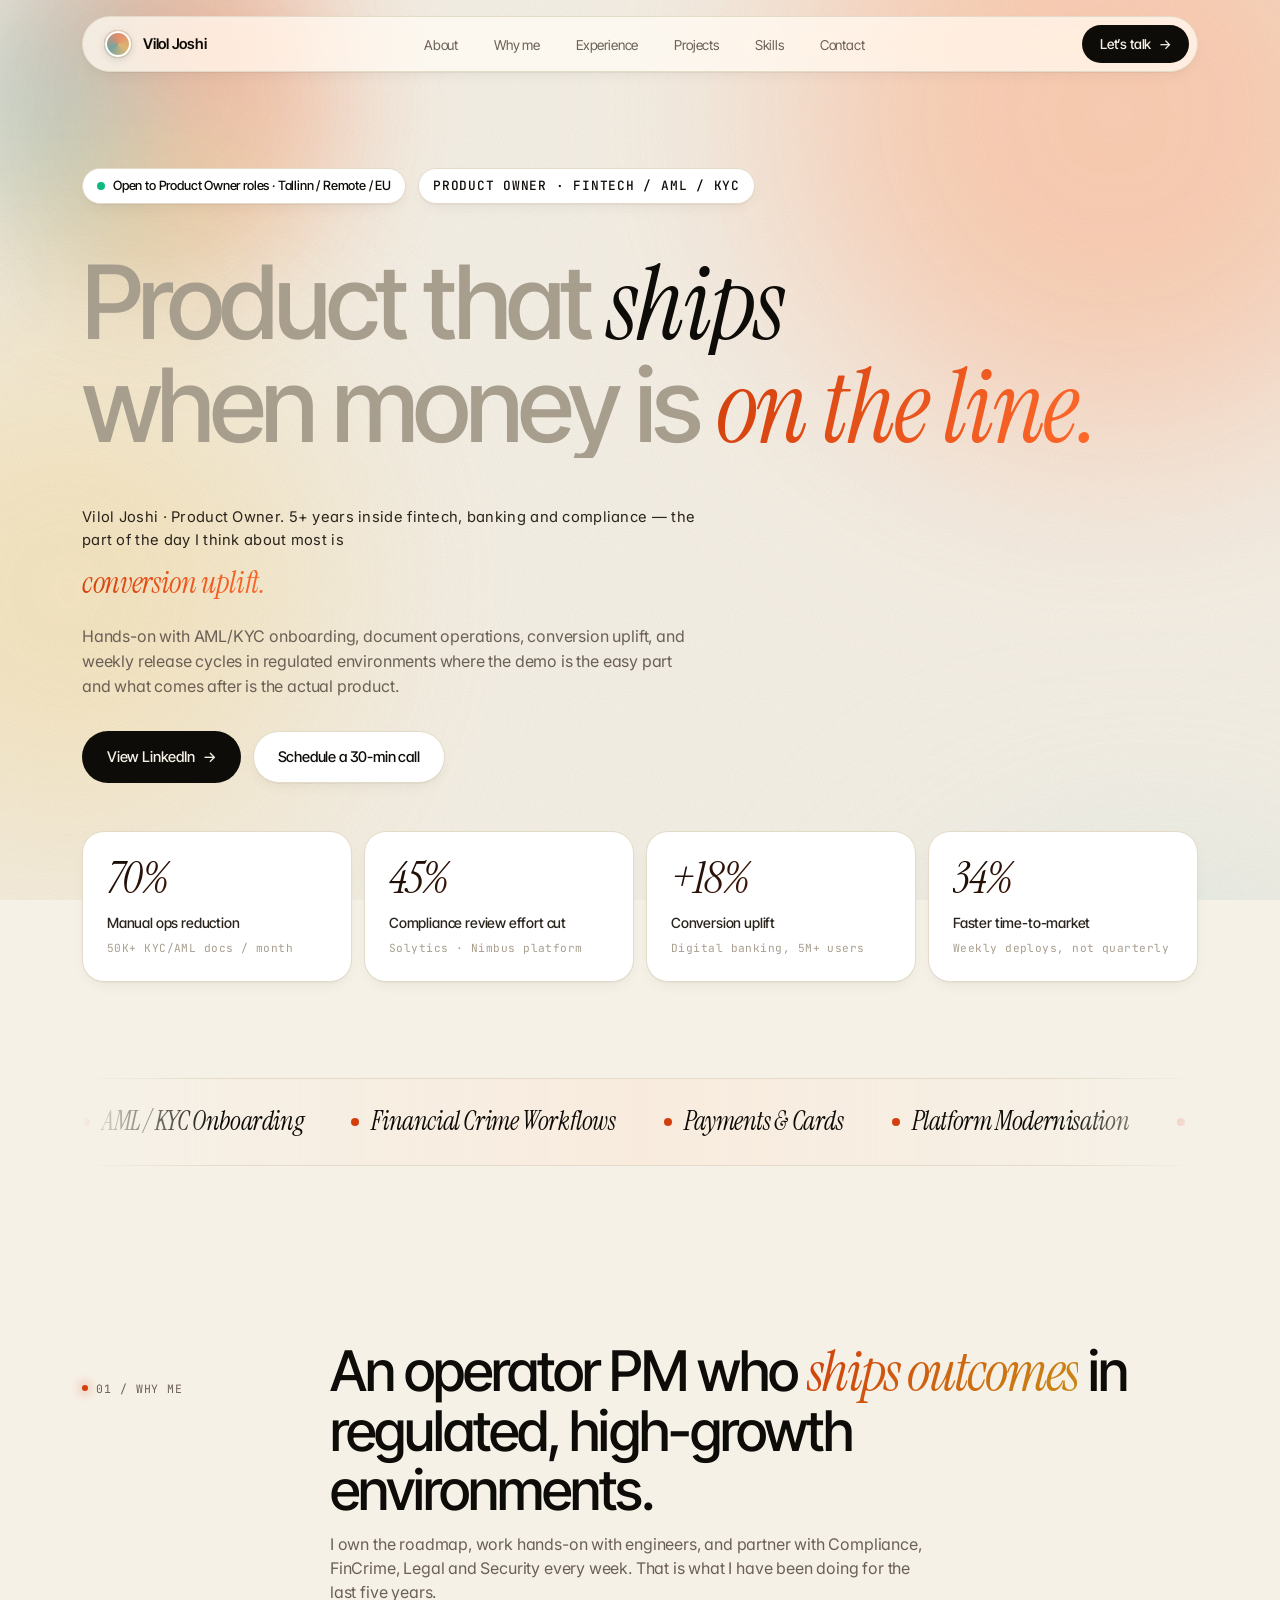
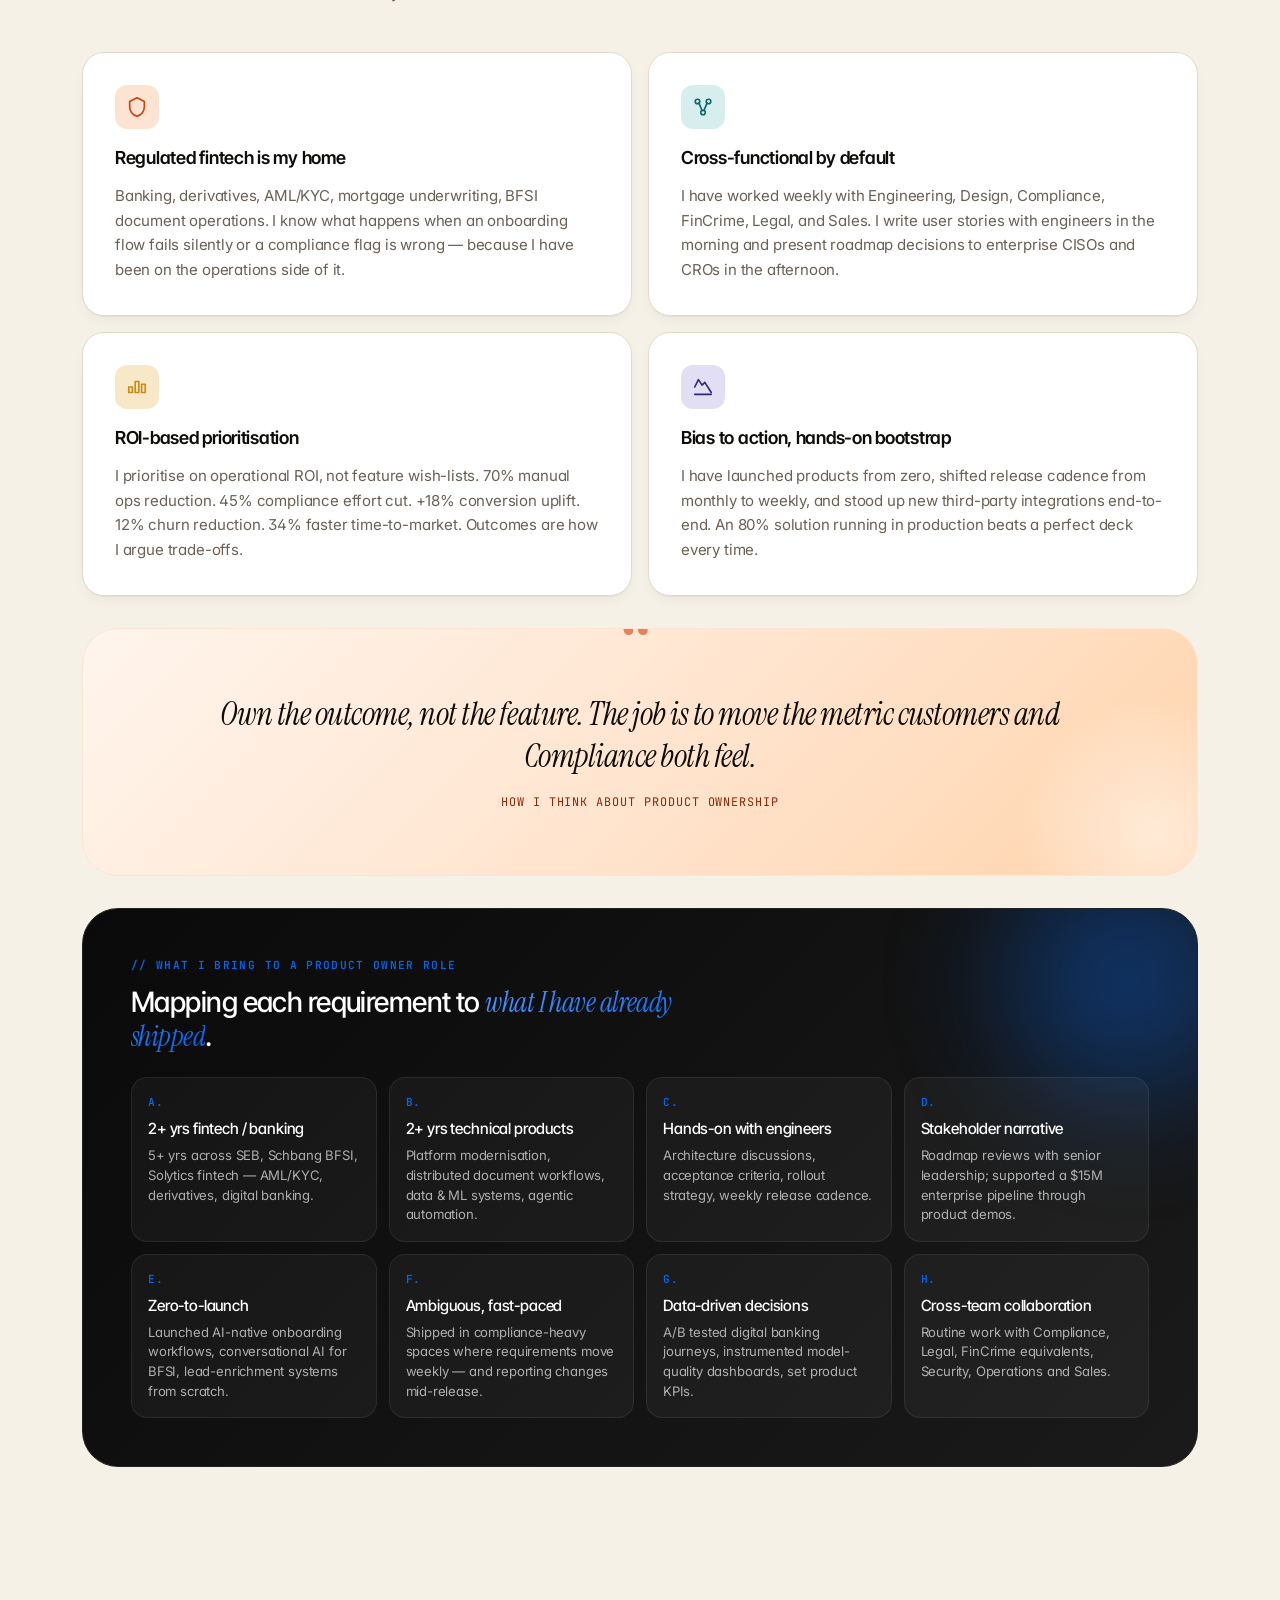
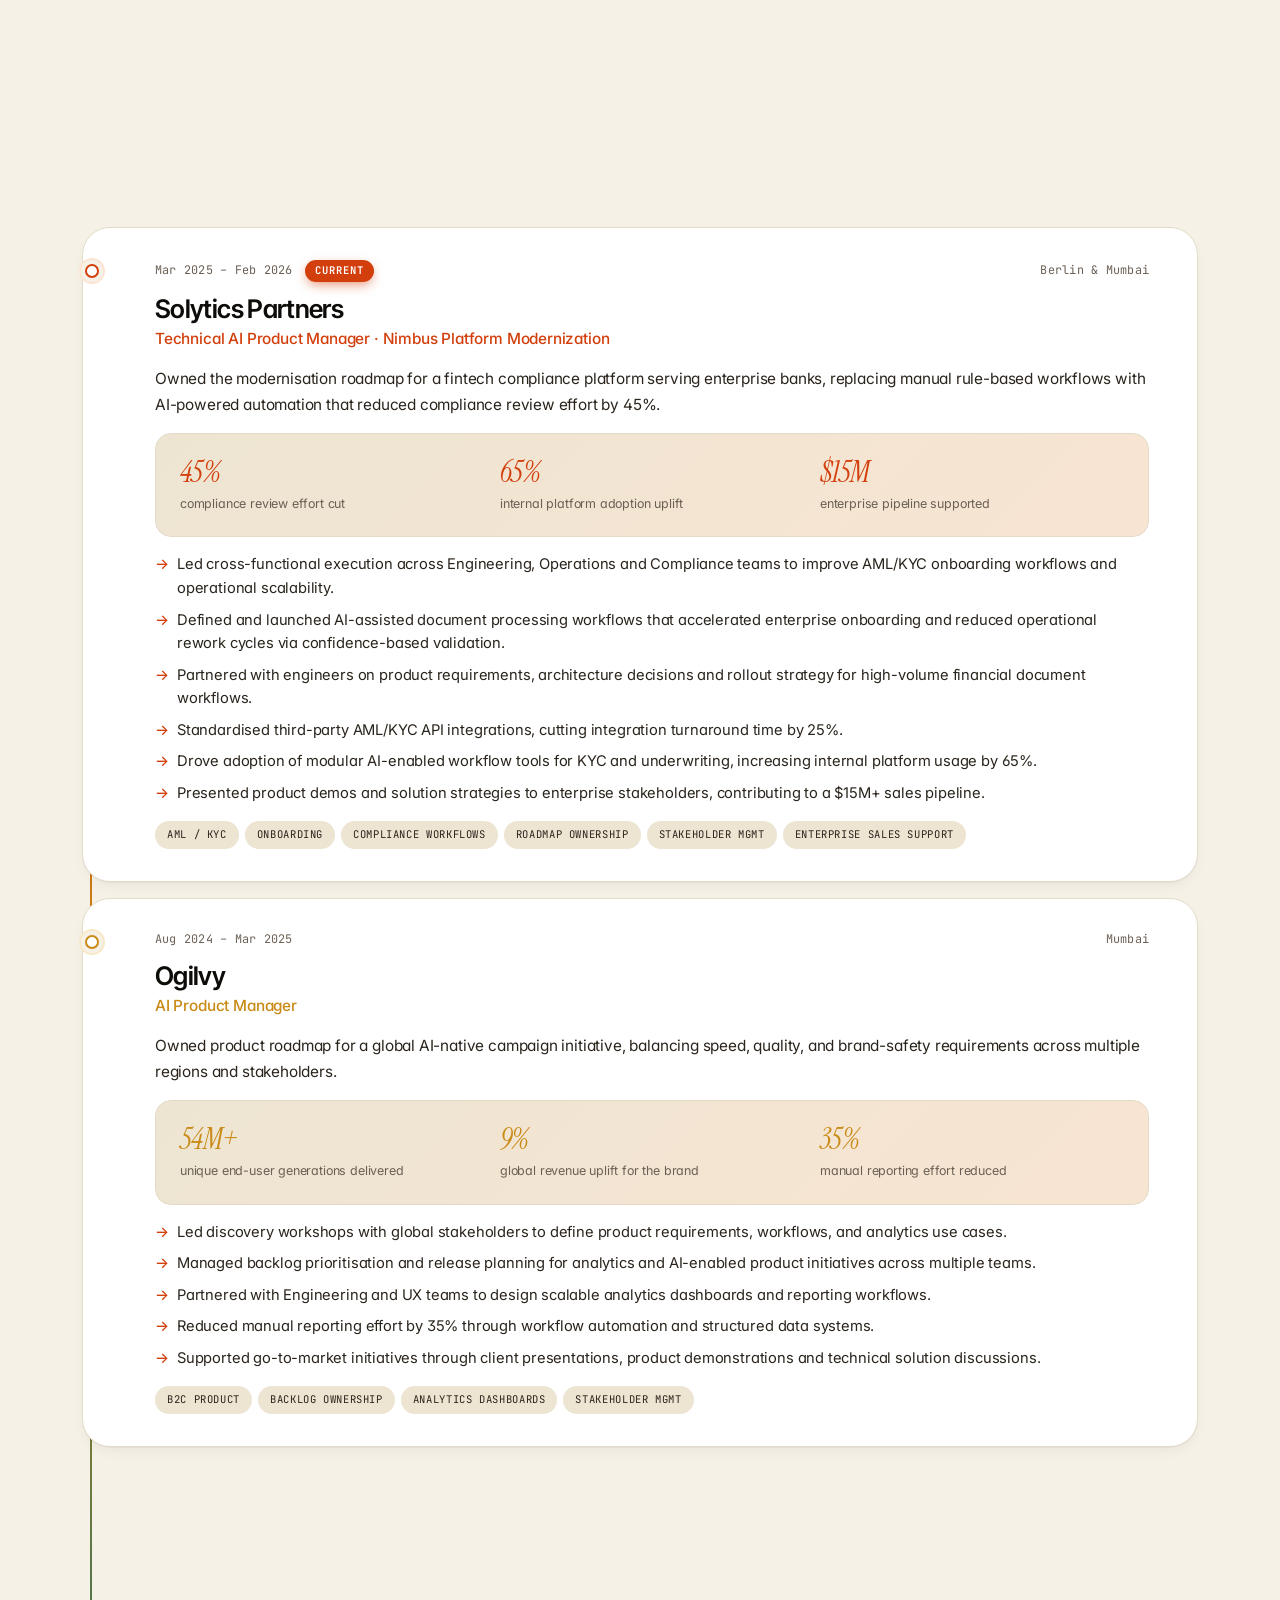
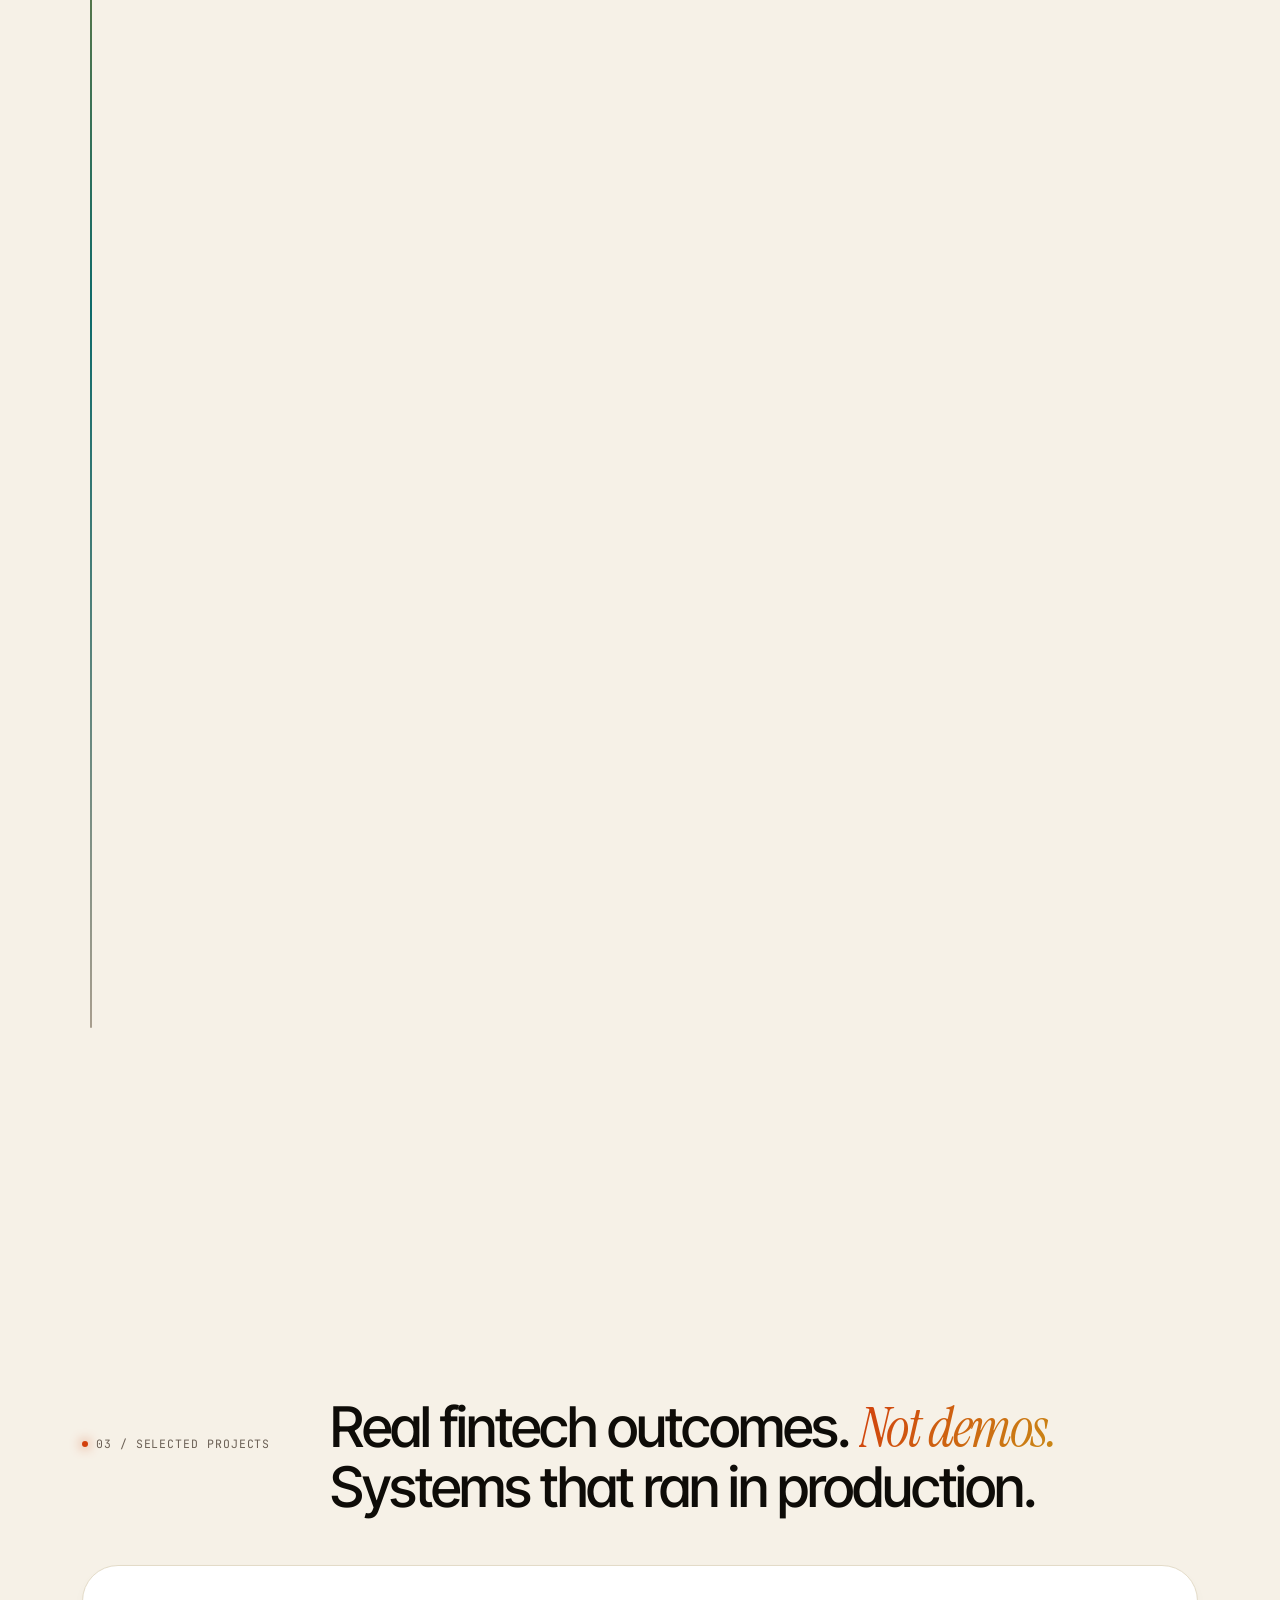
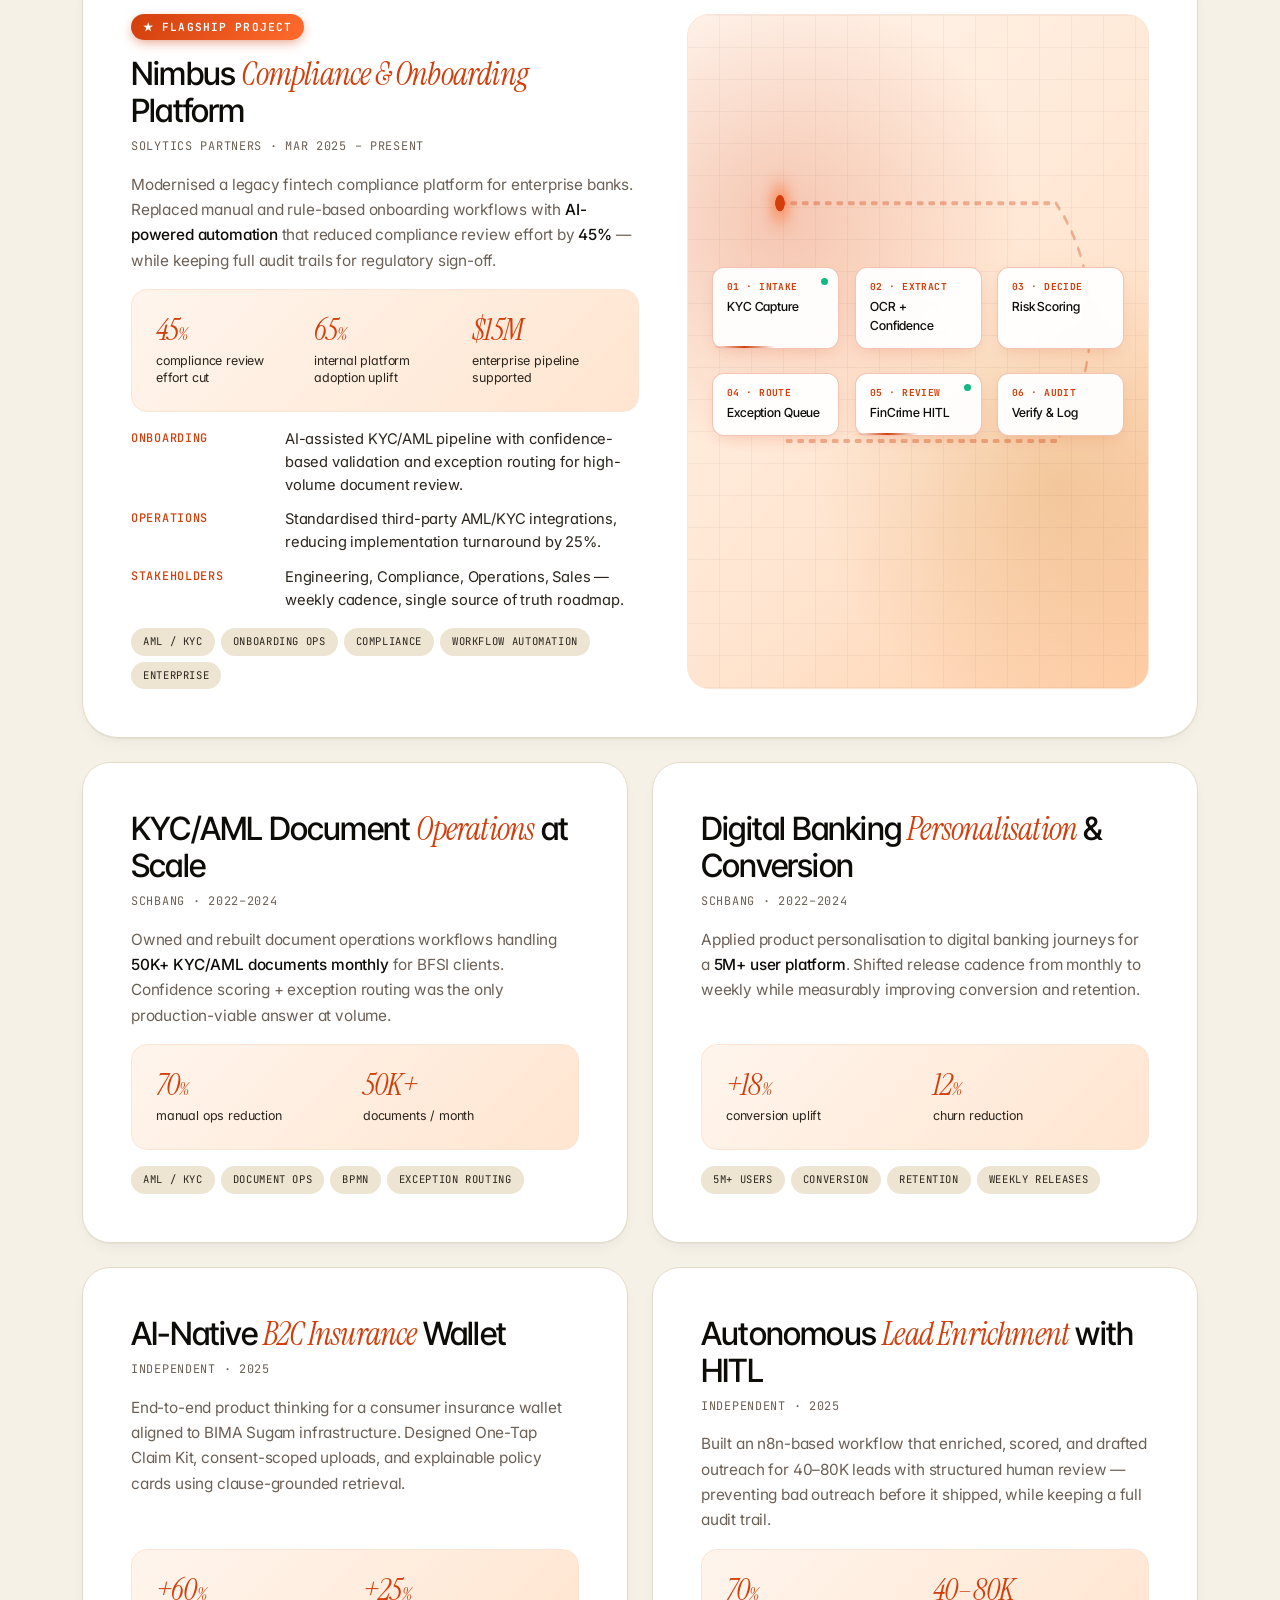
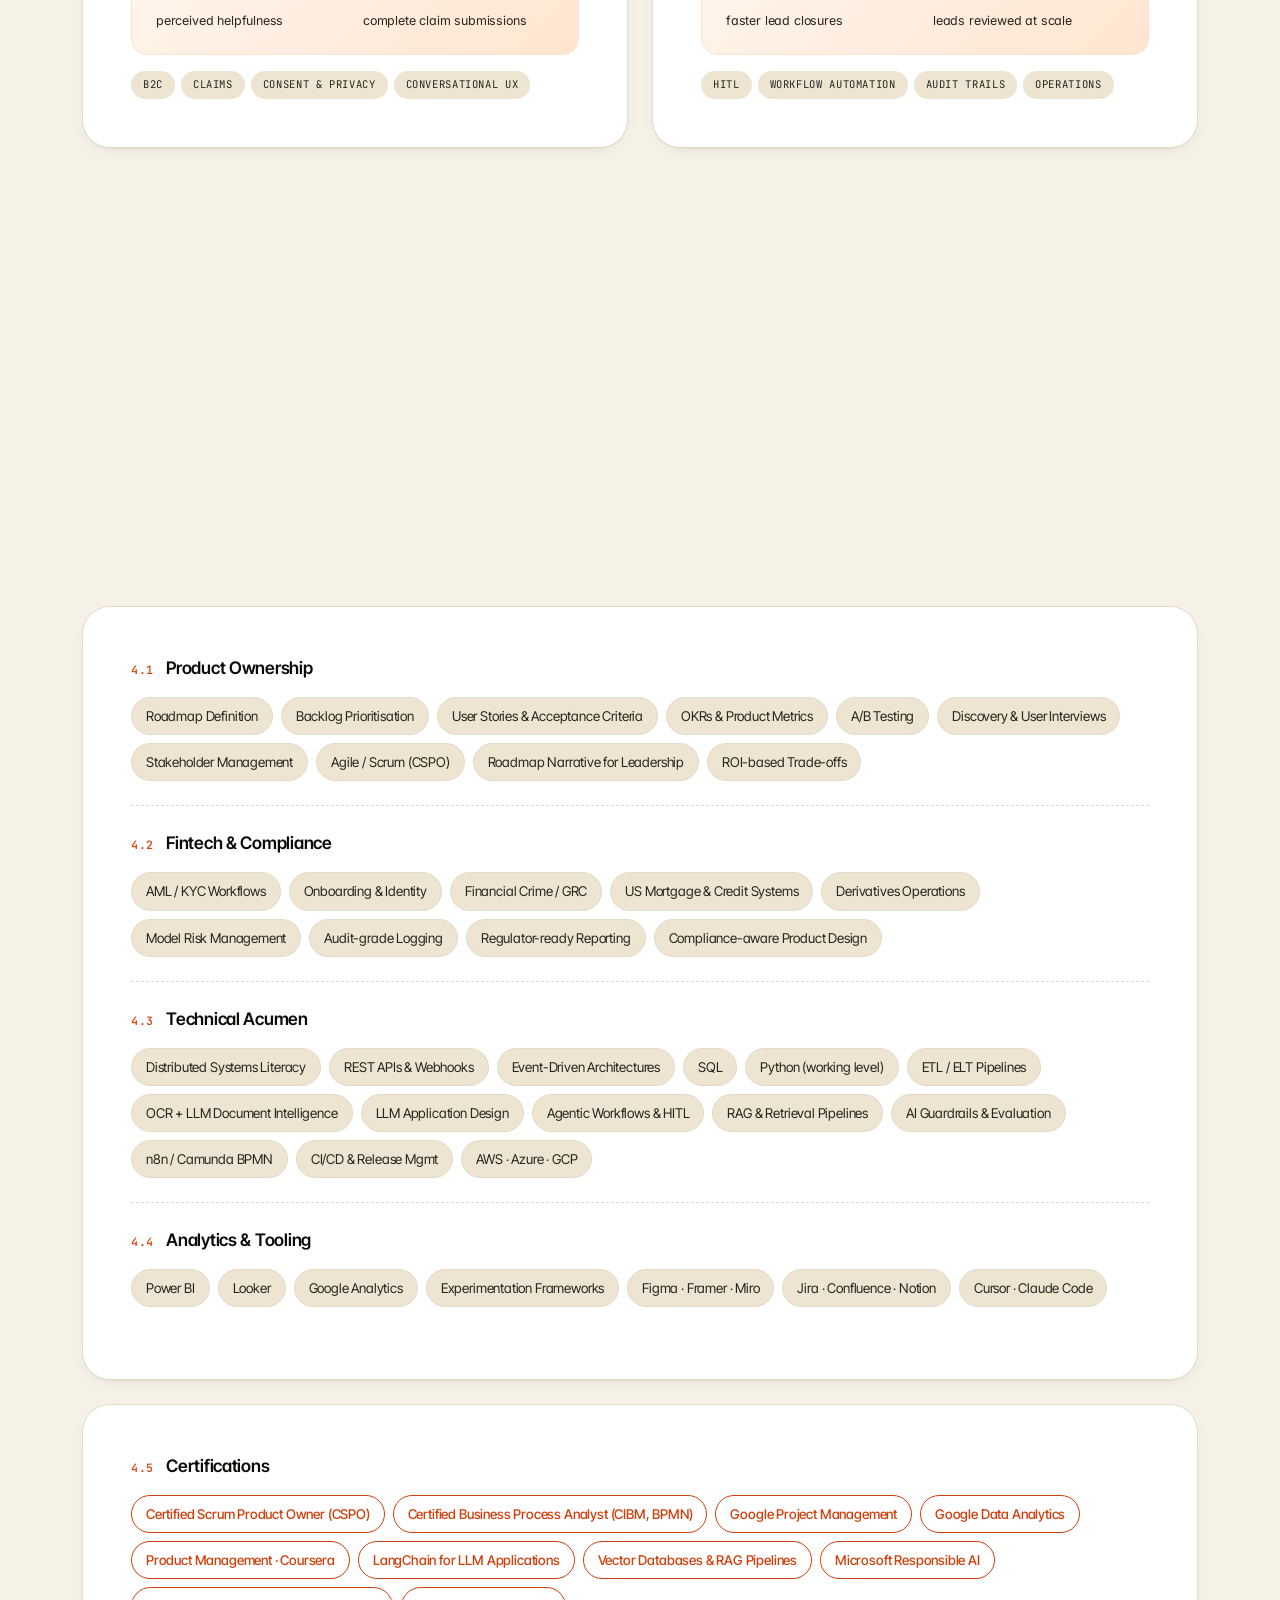
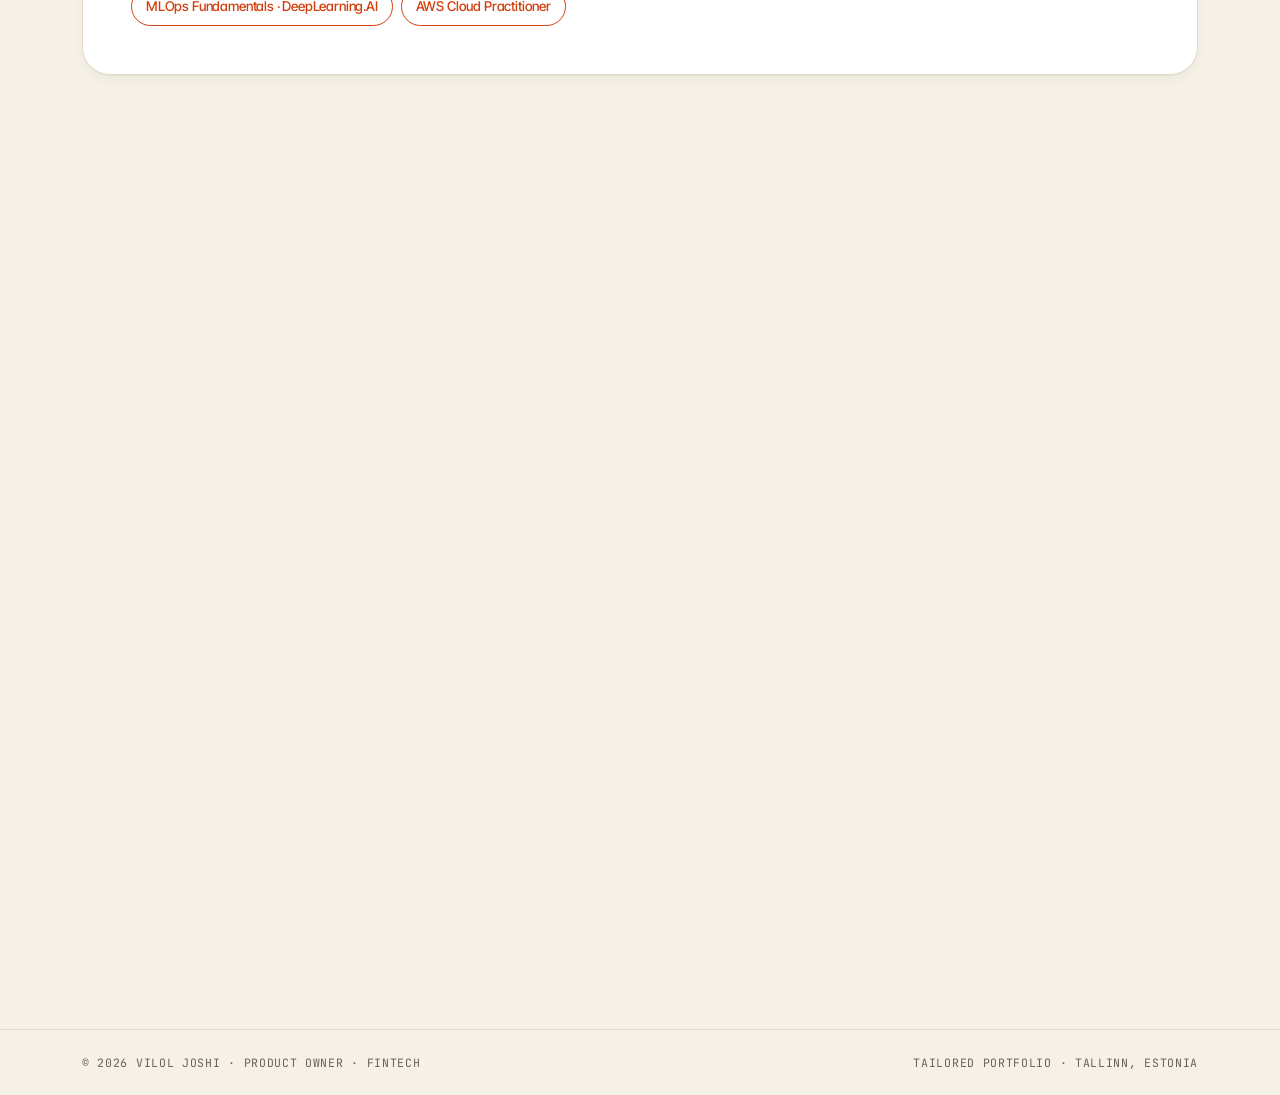
==== commit c8f1f994: "polish(portfolio): remove explicit Revolut framing, keep narrative role-agnostic" ====
--- a/index.html
+++ b/index.html
@@ -4,7 +4,7 @@
 <meta charset="UTF-8">
 <meta name="viewport" content="width=device-width, initial-scale=1.0">
 <title>Vilol Joshi · Product Owner · Fintech / AML / KYC</title>
-<meta name="description" content="Vilol Joshi — Product Owner with 5+ years building AI-powered fintech products across compliance, onboarding, AML/KYC, and digital banking. Tailored for Revolut.">
+<meta name="description" content="Vilol Joshi — Product Owner with 5+ years building AI-powered fintech products across compliance, onboarding, AML/KYC, and digital banking.">
 <link rel="preconnect" href="https://fonts.googleapis.com/">
 <link rel="preconnect" href="https://fonts.gstatic.com/" crossorigin="">
 <link href="https://fonts.googleapis.com/css2?family=Inter:wght@400;500;600;700&family=Inter+Tight:wght@400;500;600;700&family=Instrument+Serif:ital@0;1&family=JetBrains+Mono:wght@400;500;600&display=swap" rel="stylesheet">
@@ -28,7 +28,7 @@
     <a href="#top" class="nav-logo"><span class="nav-mark"></span>Vilol Joshi</a>
     <ul class="nav-links">
       <li><a href="#about">About</a></li>
-      <li><a href="#why">Why Revolut</a></li>
+      <li><a href="#why">Why me</a></li>
       <li><a href="#experience">Experience</a></li>
       <li><a href="#projects">Projects</a></li>
       <li><a href="#skills">Skills</a></li>
@@ -44,7 +44,7 @@
   <section class="hero" id="about">
     <div class="hero-toprow">
       <span class="pill"><span class="pulse"></span>Open to Product Owner roles &middot; Tallinn / Remote / EU</span>
-      <span class="rvlt-pill"><span class="rvlt-dot"></span>Tailored for Revolut</span>
+      <span class="pill mono">Product Owner &middot; Fintech / AML / KYC</span>
     </div>
 
     <h1 class="hero-title">
@@ -57,13 +57,12 @@
       <span class="inv-list">
         <span class="inv-rotator" id="invRotator" style="min-width: 220px;"><span class="word in">AML/KYC at scale.</span></span>
       </span>
-      <span class="inv-tail">Hands-on with AML/KYC onboarding, document operations, conversion uplift, and weekly release cycles in regulated environments &mdash; the same problem space Revolut runs at 70M+ customers.</span>
+      <span class="inv-tail">Hands-on with AML/KYC onboarding, document operations, conversion uplift, and weekly release cycles in regulated environments where the demo is the easy part and what comes after is the actual product.</span>
     </p>
 
     <div class="hero-actions">
       <a href="https://www.linkedin.com/in/viloljoshi" target="_blank" class="btn btn-primary" data-magnetic><span>View LinkedIn</span> <span class="arrow">&rarr;</span></a>
       <a href="https://calendly.com/joshivilol1011/exploring-opportunities" target="_blank" class="btn btn-ghost">Schedule a 30-min call</a>
-      <span class="role-banner"><span>Targeting</span><span class="rb-tag">Revolut <em>Product Owner</em></span></span>
     </div>
 
     <div class="headline-metrics">
@@ -105,14 +104,14 @@
     </div>
   </section>
 
-  <!-- WHY REVOLUT / WHY HIRE ME -->
+  <!-- WHY ME -->
   <section class="block" id="why">
     <div class="wrap">
       <div class="sec-head reveal">
-        <span class="eyebrow">01 / Why Revolut</span>
+        <span class="eyebrow">01 / Why me</span>
         <div>
           <h2 class="sec-title">An operator PM who <span class="em">ships outcomes</span> in regulated, high-growth environments.</h2>
-          <p class="sec-sub">Revolut hires Product Owners who own the roadmap, work hands-on with engineers, and partner with FinCrime, Legal, and Security every week. That is exactly the work I have been doing for the last five years.</p>
+          <p class="sec-sub">I own the roadmap, work hands-on with engineers, and partner with Compliance, FinCrime, Legal and Security every week. That is what I have been doing for the last five years.</p>
         </div>
       </div>
 
@@ -144,10 +143,10 @@
         <div class="qsub">How I think about Product Ownership</div>
       </div>
 
-      <!-- Revolut JD mapping -->
+      <!-- Role mapping -->
       <div class="target-card reveal">
-        <div class="target-eyebrow">// Revolut JD &rarr; my track record</div>
-        <h3 class="target-h">Mapping the role to <em>what I have already shipped</em>.</h3>
+        <div class="target-eyebrow">// What I bring to a Product Owner role</div>
+        <h3 class="target-h">Mapping each requirement to <em>what I have already shipped</em>.</h3>
         <div class="target-grid">
           <div class="target-item">
             <div class="ti-num">A.</div>
